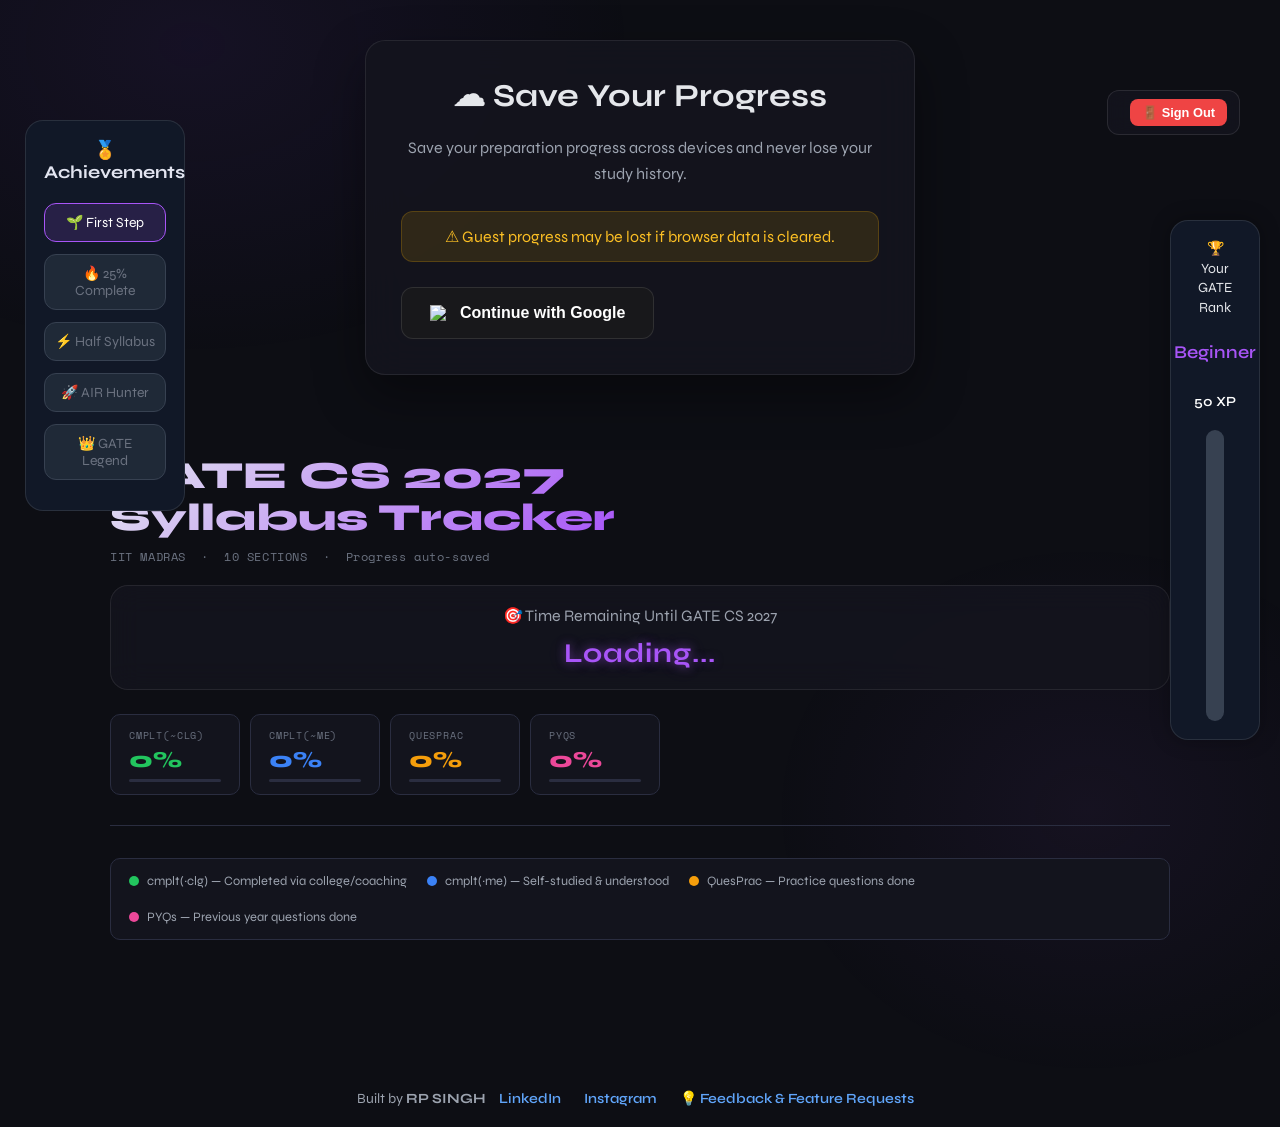
==== index.html @ 809e6269 "workin progress erased from instagram link" ====
<!DOCTYPE html>
<html lang="en">

<head>
  <meta charset="UTF-8">
  <meta name="viewport" content="width=device-width, initial-scale=1.0">
  <title>GATE CS 2027 — Syllabus Tracker</title>
  <link
    href="https://fonts.googleapis.com/css2?family=Space+Mono:wght@400;700&family=Syne:wght@400;600;700;800&display=swap"
    rel="stylesheet">
  <style>
    :root {
      --bg: #0d0e14;
      --surface: #13141d;
      --surface2: #1a1c28;
      --border: #2a2d40;
      --accent: #7c3aed;
      --accent2: #a855f7;
      --accent-glow: rgba(124, 58, 237, 0.25);
      --green: #22c55e;
      --green-dim: rgba(34, 197, 94, 0.12);
      --yellow: #f59e0b;
      --yellow-dim: rgba(245, 158, 11, 0.12);
      --blue: #3b82f6;
      --blue-dim: rgba(59, 130, 246, 0.12);
      --pink: #ec4899;
      --pink-dim: rgba(236, 72, 153, 0.12);
      --text: #e2e4f0;
      --text-dim: #6b7280;
      --text-muted: #9ca3af;
      --radius: 10px;
    }

    * {
      box-sizing: border-box;
      margin: 0;
      padding: 0;
    }

    body {
      background: var(--bg);
      color: var(--text);
      font-family: 'Syne', sans-serif;
      min-height: 100vh;
      overflow-x: hidden;
    }

    /* Ambient background */
    body::before {
      content: '';
      position: fixed;
      top: -30%;
      left: -20%;
      width: 70%;
      height: 70%;
      background: radial-gradient(ellipse, rgba(124, 58, 237, 0.08) 0%, transparent 70%);
      pointer-events: none;
      z-index: 0;
    }

    body::after {
      content: '';
      position: fixed;
      bottom: -20%;
      right: -10%;
      width: 50%;
      height: 60%;
      background: radial-gradient(ellipse, rgba(168, 85, 247, 0.06) 0%, transparent 70%);
      pointer-events: none;
      z-index: 0;
    }

    .container {
      max-width: 1100px;
      margin: 0 auto;
      padding: 0 20px 60px;
      position: relative;
      z-index: 1;
    }

    /* ── Header ── */
    header {
      padding: 40px 0 30px;
      border-bottom: 1px solid var(--border);
      margin-bottom: 32px;
    }

    .header-top {
      display: flex;
      align-items: flex-start;
      justify-content: space-between;
      flex-wrap: wrap;
      gap: 20px;
    }

    .header-left h1 {
      font-family: 'Syne', sans-serif;
      font-size: clamp(1.6rem, 4vw, 2.4rem);
      font-weight: 800;
      line-height: 1.1;
      background: linear-gradient(135deg, #e2e4f0, #a855f7);
      -webkit-background-clip: text;
      -webkit-text-fill-color: transparent;
      background-clip: text;
    }

    .header-left p {
      color: var(--text-dim);
      font-family: 'Space Mono', monospace;
      font-size: 0.75rem;
      margin-top: 8px;
      letter-spacing: 0.05em;
    }

    /* Progress overview */
    .progress-cards {
      display: flex;
      gap: 10px;
      flex-wrap: wrap;
      margin-top: 24px;
    }

    .prog-card {
      background: var(--surface);
      border: 1px solid var(--border);
      border-radius: var(--radius);
      padding: 12px 18px;
      min-width: 130px;
      transition: border-color 0.2s;
    }

    .prog-card:hover {
      border-color: var(--accent);
    }

    .prog-card .label {
      font-family: 'Space Mono', monospace;
      font-size: 0.65rem;
      color: var(--text-dim);
      text-transform: uppercase;
      letter-spacing: 0.08em;
      margin-bottom: 6px;
    }

    .prog-card .value {
      font-size: 1.4rem;
      font-weight: 800;
      line-height: 1;
    }

    .prog-card .bar {
      height: 3px;
      background: var(--border);
      border-radius: 2px;
      margin-top: 8px;
      overflow: hidden;
    }

    .prog-card .bar-fill {
      height: 100%;
      border-radius: 2px;
      transition: width 0.5s ease;
    }

    .prog-card.clg .value {
      color: var(--green);
    }

    .prog-card.clg .bar-fill {
      background: var(--green);
    }

    .prog-card.me .value {
      color: var(--blue);
    }

    .prog-card.me .bar-fill {
      background: var(--blue);
    }

    .prog-card.qp .value {
      color: var(--yellow);
    }

    .prog-card.qp .bar-fill {
      background: var(--yellow);
    }

    .prog-card.pyq .value {
      color: var(--pink);
    }

    .prog-card.pyq .bar-fill {
      background: var(--pink);
    }

    /* ── Column Legend ── */
    .legend {
      display: flex;
      gap: 20px;
      flex-wrap: wrap;
      margin-bottom: 20px;
      padding: 14px 18px;
      background: var(--surface);
      border: 1px solid var(--border);
      border-radius: var(--radius);
    }

    .legend-item {
      display: flex;
      align-items: center;
      gap: 8px;
      font-size: 0.8rem;
      color: var(--text-muted);
    }

    .legend-dot {
      width: 10px;
      height: 10px;
      border-radius: 50%;
      flex-shrink: 0;
    }

    /* ── Sections ── */
    .section-block {
      margin-bottom: 16px;
      border: 1px solid var(--border);
      border-radius: var(--radius);
      overflow: hidden;
      transition: border-color 0.2s;
    }

    .section-block:hover {
      border-color: rgba(124, 58, 237, 0.4);
    }

    .section-header {
      display: flex;
      align-items: center;
      justify-content: space-between;
      padding: 14px 18px;
      background: var(--surface2);
      cursor: pointer;
      user-select: none;
      gap: 12px;
    }

    .section-header:hover {
      background: #1e2030;
    }

    .section-title-row {
      display: flex;
      align-items: center;
      gap: 12px;
      flex: 1;
      min-width: 0;
    }

    .section-num {
      font-family: 'Space Mono', monospace;
      font-size: 0.65rem;
      color: var(--accent2);
      background: rgba(124, 58, 237, 0.15);
      padding: 3px 8px;
      border-radius: 4px;
      white-space: nowrap;
      border: 1px solid rgba(124, 58, 237, 0.3);
    }

    .section-name {
      font-size: 0.95rem;
      font-weight: 700;
      color: var(--text);
    }

    .section-meta {
      display: flex;
      align-items: center;
      gap: 12px;
      flex-shrink: 0;
    }

    .section-progress {
      font-family: 'Space Mono', monospace;
      font-size: 0.7rem;
      color: var(--text-dim);
    }

    .chevron {
      color: var(--text-dim);
      font-size: 0.8rem;
      transition: transform 0.25s;
    }

    .section-block.open .chevron {
      transform: rotate(180deg);
    }

    /* Table */
    .section-body {
      display: none;
    }

    .section-block.open .section-body {
      display: block;
    }

    .topic-table {
      width: 100%;
      border-collapse: collapse;
    }

    .table-header-row {
      background: #0f1019;
    }

    .table-header-row th {
      padding: 10px 14px;
      font-family: 'Space Mono', monospace;
      font-size: 0.65rem;
      text-transform: uppercase;
      letter-spacing: 0.08em;
      font-weight: 400;
      border-bottom: 1px solid var(--border);
    }

    .table-header-row th:first-child {
      text-align: left;
      color: var(--text-dim);
    }

    .table-header-row th.col-clg {
      color: var(--green);
    }

    .table-header-row th.col-me {
      color: var(--blue);
    }

    .table-header-row th.col-qp {
      color: var(--yellow);
    }

    .table-header-row th.col-pyq {
      color: var(--pink);
    }

    .table-header-row th:not(:first-child) {
      text-align: center;
      width: 110px;
    }

    .topic-row {
      border-bottom: 1px solid var(--border);
      transition: background 0.15s;
    }

    .topic-row:last-child {
      border-bottom: none;
    }

    .topic-row:hover {
      background: rgba(124, 58, 237, 0.04);
    }

    .topic-row.all-done {
      background: rgba(34, 197, 94, 0.04);
    }

    .topic-name-cell {
      padding: 12px 14px;
      font-size: 0.88rem;
      color: var(--text);
      display: flex;
      align-items: center;
      gap: 10px;
    }

    .topic-idx {
      font-family: 'Space Mono', monospace;
      font-size: 0.6rem;
      color: var(--text-dim);
      min-width: 20px;
    }

    td {
      vertical-align: middle;
    }

    td:not(:first-child) {
      text-align: center;
      padding: 8px;
    }

    /* Checkboxes */
    .check-btn {
      display: inline-flex;
      align-items: center;
      justify-content: center;
      width: 36px;
      height: 36px;
      border-radius: 8px;
      border: 1.5px solid var(--border);
      background: transparent;
      cursor: pointer;
      font-size: 1rem;
      transition: all 0.15s ease;
      color: var(--text-dim);
      outline: none;
      position: relative;
    }

    .check-btn:hover {
      transform: scale(1.1);
    }

    .check-btn.checked-clg {
      background: var(--green-dim);
      border-color: var(--green);
      color: var(--green);
    }

    .check-btn.checked-me {
      background: var(--blue-dim);
      border-color: var(--blue);
      color: var(--blue);
    }

    .check-btn.checked-qp {
      background: var(--yellow-dim);
      border-color: var(--yellow);
      color: var(--yellow);
    }

    .check-btn.checked-pyq {
      background: var(--pink-dim);
      border-color: var(--pink);
      color: var(--pink);
    }

    .check-btn:not([class*="checked"]):hover {
      border-color: var(--accent);
      background: var(--accent-glow);
    }

    /* Pop animation */
    @keyframes pop {
      0% {
        transform: scale(1);
      }

      40% {
        transform: scale(1.3);
      }

      100% {
        transform: scale(1);
      }
    }

    .check-btn.pop {
      animation: pop 0.2s ease;
    }

    /* Reset button */
    .reset-btn {
      font-family: 'Space Mono', monospace;
      font-size: 0.7rem;
      color: var(--text-dim);
      background: none;
      border: 1px solid var(--border);
      border-radius: 6px;
      padding: 6px 14px;
      cursor: pointer;
      transition: all 0.2s;
      letter-spacing: 0.05em;
    }

    .reset-btn:hover {
      border-color: #ef4444;
      color: #ef4444;
    }

    /* Saved toast */
    .toast {
      position: fixed;
      bottom: 28px;
      right: 28px;
      background: var(--surface2);
      border: 1px solid var(--green);
      color: var(--green);
      font-family: 'Space Mono', monospace;
      font-size: 0.72rem;
      padding: 10px 16px;
      border-radius: 8px;
      opacity: 0;
      transform: translateY(10px);
      transition: all 0.25s ease;
      pointer-events: none;
      z-index: 999;
      letter-spacing: 0.05em;
    }

    .toast.show {
      opacity: 1;
      transform: translateY(0);
    }

    /* Scrollbar */
    ::-webkit-scrollbar {
      width: 6px;
    }

    ::-webkit-scrollbar-track {
      background: var(--bg);
    }

    ::-webkit-scrollbar-thumb {
      background: var(--border);
      border-radius: 3px;
    }

    ::-webkit-scrollbar-thumb:hover {
      background: var(--accent);
    }

    @media (max-width: 640px) {
      .table-header-row th:not(:first-child) {
        width: 70px;
      }

      .check-btn {
        width: 30px;
        height: 30px;
        font-size: 0.85rem;
      }

      .section-name {
        font-size: 0.85rem;
      }

      td:not(:first-child) {
        padding: 6px 4px;
      }
    }

    .user-panel {
      position: absolute;
      top: 90px;
      right: 40px;
      /* adjust if needed */

      display: flex;
      align-items: center;
      gap: 10px;

      background: rgba(20, 20, 30, 0.85);
      padding: 8px 12px;

      border: 1px solid rgba(255, 255, 255, 0.1);
      border-radius: 12px;

      backdrop-filter: blur(10px);
    }

    #userEmail {
      color: #d1d5db;
      font-size: 0.85rem;
      font-weight: 500;
    }

    .logout-btn {
      background: #ef4444;
      color: white;

      border: none;
      border-radius: 8px;

      padding: 6px 12px;
      font-size: 0.8rem;
      font-weight: 600;

      cursor: pointer;
      transition: 0.2s;
    }

    .logout-btn:hover {
      transform: translateY(-1px);
      opacity: 0.9;
    }

    .logout-btn:hover {
      transform: translateY(-2px);
      opacity: 0.9;
    }

    .login-card {

      background: rgba(20, 20, 30, 0.92);

      border: 1px solid rgba(255, 255, 255, 0.08);

      border-radius: 20px;

      padding: 35px;

      max-width: 550px;

      margin: 40px auto;

      text-align: center;

      backdrop-filter: blur(20px);

      box-shadow:
        0 20px 50px rgba(0, 0, 0, 0.4);
    }

    .login-card h2 {
      color: #e5e7eb;
      margin-bottom: 20px;
      font-size: 2rem;
    }

    .login-card p {
      color: #9ca3af;
      line-height: 1.6;
    }

    .warning {

      background: rgba(255, 185, 0, 0.12);

      border: 1px solid rgba(255, 185, 0, 0.2);

      color: #fbbf24;

      padding: 15px;

      border-radius: 12px;

      margin: 25px 0;
    }

    .google-btn {

      background: #18181b;

      color: white;

      border: 1px solid rgba(255, 255, 255, 0.1);

      border-radius: 12px;

      padding: 16px 28px;

      font-size: 1rem;

      font-weight: 600;

      display: flex;

      align-items: center;

      justify-content: center;

      gap: 12px;

      cursor: pointer;

      transition: 0.2s;
    }

    .google-btn:hover {

      transform: translateY(-2px);

      border-color: #4285F4;

      box-shadow:
        0 8px 25px rgba(66, 133, 244, 0.3);
    }

    .creator-footer {
      margin-top: 50px;
      padding: 20px;

      text-align: center;

      color: #9ca3af;
      font-size: 14px;
    }

    .creator-footer a {
      color: #60a5fa;
      text-decoration: none;
      margin: 0 10px;
      font-weight: 600;
    }

    .creator-footer a:hover {
      text-decoration: underline;
    }

    .countdown-card {

      margin: 20px 0;

      padding: 20px;

      background: rgba(20, 20, 30, 0.85);

      border: 1px solid rgba(255, 255, 255, 0.08);

      border-radius: 18px;

      backdrop-filter: blur(15px);

      text-align: center;
    }

    .countdown-title {

      color: #9ca3af;

      font-size: 1rem;

      margin-bottom: 12px;
    }

    #countdown {

      font-size: 1.7rem;

      font-weight: 700;

      color: #a855f7;

      letter-spacing: 1px;

      text-shadow:
        0 0 10px rgba(168, 85, 247, 0.5),
        0 0 20px rgba(168, 85, 247, 0.2);
    }

    .level-card {
      background: #1f2937;
      border-radius: 16px;
      padding: 20px;
      margin: 20px 0;
      box-shadow: 0 4px 12px rgba(0, 0, 0, 0.2);
    }

    .level-title {
      font-size: 18px;
      font-weight: 600;
      margin-bottom: 10px;
    }

    .level-name {
      font-size: 24px;
      font-weight: 700;
      color: #a855f7;
      margin-bottom: 15px;
    }

    .vertical-xp-container {
      position: fixed;
      right: 20px;
      top: 220px;

      width: 90px;
      height: 520px;

      background: #111827;
      border: 1px solid rgba(255, 255, 255, 0.1);
      border-radius: 18px;

      display: flex;
      flex-direction: column;
      align-items: center;

      padding: 18px 10px;

      z-index: 999;

      box-shadow: 0 0 20px rgba(0, 0, 0, .3);
    }

    .vertical-xp-bar {
      width: 18px;
      height: 300px;

      background: #374151;
      border-radius: 30px;

      overflow: hidden;

      display: flex;
      align-items: flex-end;
    }

    .vertical-xp-fill {
      width: 100%;
      height: 0%;

      background: linear-gradient(to top,
          #22c55e,
          #a855f7);

      transition: .5s;
    }

    .xp-text {
      margin-top: 15px;
      font-size: 14px;
    }

    .rank-title {
      font-size: 14px;
      text-align: center;
      color: #e5e7eb;
      margin-bottom: 18px;
      line-height: 1.4;
    }

    .rank-icon {
      font-size: 28px;
      margin-bottom: 6px;
    }

    .level-name {
      font-size: 18px;
      color: #a855f7;
      font-weight: 600;
      text-align: center;

      margin-bottom: 15px;
    }

    .xp-text {
      font-size: 14px;
      color: white;
      margin-bottom: 20px;
      font-weight: 600;
    }

    .badges-panel {
      position: fixed;

      left: 25px;
      top: 120px;

      width: 160px;

      background: #111827;

      border: 1px solid rgba(255, 255, 255, .1);

      border-radius: 18px;

      padding: 18px;

      z-index: 999;
    }

    .badges-title {
      font-size: 18px;
      font-weight: 700;

      margin-bottom: 20px;

      text-align: center;
    }

    .badge {
      padding: 10px;
      margin-bottom: 12px;

      border-radius: 12px;

      text-align: center;

      font-size: 14px;

      transition: .3s;
    }

    .badge.unlocked {
      background: rgba(168, 85, 247, .15);

      border: 1px solid #a855f7;

      color: #ffffff;
    }

    .badge.locked {
      background: #1f2937;

      border: 1px solid #374151;

      color: #6b7280;
    }
  </style>
  <!-- Google Analytics -->
  <script async src="https://www.googletagmanager.com/gtag/js?id=G-XXXXXXXXXX">
  </script>

  <script>
    window.dataLayer = window.dataLayer || [];

    function gtag() {
      dataLayer.push(arguments);
    }

    gtag('js', new Date());

    gtag(
      'config',
      'G-PVDNXX0SJS'
    );
  </script>
  <link rel="manifest" href="manifest.json">

  <meta name="theme-color" content="#7c3aed">

  <link rel="apple-touch-icon" href="icon-192.png">

  <link rel="icon" type="image/png" href="icon-192.png">

</head>

<body>
  <div id="loginCard" class="login-card">

    <h2>☁ Save Your Progress</h2>

    <p>
      Save your preparation progress
      across devices and never lose
      your study history.
    </p>

    <div class="warning">
      ⚠ Guest progress may be lost
      if browser data is cleared.
    </div>

    <button id="googleLoginBtn" class="google-btn">

      <img src="https://www.gstatic.com/firebasejs/ui/2.0.0/images/auth/google.svg" width="18">

      Continue with Google

    </button>
  </div>
  <div id="userPanel" class="user-panel">

    <span id="userEmail"></span>

    <button id="logoutBtn" class="logout-btn" onclick="logoutUser()">

      🚪 Sign Out

    </button>

  </div>
  <div class="container">

    <header>

      <div class="header-top">
        <div class="header-left">
          <h1>GATE CS 2027<br>Syllabus Tracker</h1>
          <p>
            IIT MADRAS &nbsp;·&nbsp;
            10 SECTIONS &nbsp;·&nbsp;
            Progress auto-saved
          </p>
        </div>


      </div>

      <!-- COUNTDOWN -->
      <div class="countdown-card">

        <div class="countdown-title">
          🎯 Time Remaining Until GATE CS 2027
        </div>

        <div id="countdown">
          Loading...
        </div>

      </div>
      <!-- LEVEL SYSTEM -->
      <div class="vertical-xp-container">

        <div class="rank-title">
          🏆<br>Your<br>
          GATE Rank
        </div>

        <div class="rank-icon">

        </div>

        <div id="level-name" class="level-name">
          Beginner
        </div>

        <div id="xp-text" class="xp-text">
          50 XP
        </div>

        <div class="vertical-xp-bar">
          <div id="xp-fill" class="vertical-xp-fill"></div>
        </div>

      </div>

      <!-- PROGRESS CARDS -->
      <div class="progress-cards">

        <div class="prog-card clg">
          <div class="label">cmplt(~clg)</div>
          <div class="value" id="val-clg">0%</div>
          <div class="bar">
            <div class="bar-fill" id="bar-clg" style="width:0%"></div>
          </div>
        </div>

        <div class="prog-card me">
          <div class="label">cmplt(~me)</div>
          <div class="value" id="val-me">0%</div>
          <div class="bar">
            <div class="bar-fill" id="bar-me" style="width:0%"></div>
          </div>
        </div>

        <div class="prog-card qp">
          <div class="label">QuesPrac</div>
          <div class="value" id="val-qp">0%</div>
          <div class="bar">
            <div class="bar-fill" id="bar-qp" style="width:0%"></div>
          </div>
        </div>

        <div class="prog-card pyq">
          <div class="label">PYQs</div>
          <div class="value" id="val-pyq">0%</div>
          <div class="bar">
            <div class="bar-fill" id="bar-pyq" style="width:0%"></div>
          </div>
        </div>

      </div>

    </header>

    <div class="legend">
      <div class="legend-item">
        <div class="legend-dot" style="background:var(--green)"></div>cmplt(~clg) — Completed via college/coaching
      </div>
      <div class="legend-item">
        <div class="legend-dot" style="background:var(--blue)"></div>cmplt(~me) — Self-studied & understood
      </div>
      <div class="legend-item">
        <div class="legend-dot" style="background:var(--yellow)"></div>QuesPrac — Practice questions done
      </div>
      <div class="legend-item">
        <div class="legend-dot" style="background:var(--pink)"></div>PYQs — Previous year questions done
      </div>
    </div>

    <div id="sections-container"></div>
  </div>

  <div class="toast" id="toast">✓ Progress saved</div>
  <!-- BADGES PANEL -->
  <div class="badges-panel">

    <div class="badges-title">
      🏅 Achievements
    </div>

    <div class="badge unlocked">
      🌱 First Step
    </div>

    <div class="badge locked">
      🔥 25% Complete
    </div>

    <div class="badge locked">
      ⚡ Half Syllabus
    </div>

    <div class="badge locked">
      🚀 AIR Hunter
    </div>

    <div class="badge locked">
      👑 GATE Legend
    </div>

  </div>

  <script type="module">
    import { initializeApp } from
      "https://www.gstatic.com/firebasejs/12.2.1/firebase-app.js";

    import {
      getFirestore,
      doc,
      setDoc,
      getDoc
    } from
      "https://www.gstatic.com/firebasejs/12.2.1/firebase-firestore.js";

    import {
      getAuth,
      GoogleAuthProvider,
      signInWithPopup,
      onAuthStateChanged,
      signOut
    } from
      "https://www.gstatic.com/firebasejs/12.2.1/firebase-auth.js";

    const firebaseConfig = {
      apiKey: "AIzaSyAclJH1MsaImJClPURkvLlnhng5h-ucDIY",
      authDomain: "gate-tracker-rp.firebaseapp.com",
      projectId: "gate-tracker-rp",
      storageBucket: "gate-tracker-rp.firebasestorage.app",
      messagingSenderId: "707741952732",
      appId: "1:707741952732:web:cb12433c81ce022f446219"
    };

    const app = initializeApp(firebaseConfig);
    const db = getFirestore(app);

    const auth = getAuth(app);
    const provider = new GoogleAuthProvider();
    let currentUser = null;
    const COLS = ['clg', 'me', 'qp', 'pyq'];
    const COL_LABELS = ['cmplt(~clg)', 'cmplt(~me)', 'QuesPrac', 'PYQs'];
    const COL_CLASSES = ['checked-clg', 'checked-me', 'checked-qp', 'checked-pyq'];
    const COL_ICONS = ['✓', '✓', '✓', '✓'];

    const SECTIONS = [
      {
        id: 's1', num: 'SEC 01', name: 'Engineering Mathematics', topics: [
          'Propositional and first order logic',
          'Sets, relations, functions, partial orders and lattices',
          'Monoids, Groups',
          'Graphs: connectivity, matching, colouring',
          'Combinatorics: counting, recurrence relations, generating functions',
          'Matrices, determinants, system of linear equations',
          'Eigenvalues and eigenvectors, LU decomposition',
          'Limits, continuity and differentiability',
          'Maxima and minima, Mean value theorem, Integration',
          'Random variables & distributions (Uniform, Normal, Exponential, Poisson, Binomial)',
          'Mean, median, mode and standard deviation',
          'Conditional probability and Bayes theorem',
        ]
      },
      {
        id: 's2', num: 'SEC 02', name: 'Digital Logic', topics: [
          'Boolean algebra',
          'Combinational and sequential circuits',
          'Minimization',
          'Number representations and computer arithmetic (fixed and floating point)',
        ]
      },
      {
        id: 's3', num: 'SEC 03', name: 'Computer Organization and Architecture', topics: [
          'Machine instructions and addressing modes',
          'ALU, data-path and control unit',
          'Instruction pipelining, pipeline hazards',
          'Memory hierarchy: cache, main memory and secondary storage',
          'I/O interface: interrupt and DMA mode',
        ]
      },
      {
        id: 's4', num: 'SEC 04', name: 'Programming and Data Structures', topics: [
          'Programming in C',
          'Recursion',
          'Arrays, stacks, queues, linked lists',
          'Trees, binary search trees, binary heaps',
          'Graphs',
        ]
      },
      {
        id: 's5', num: 'SEC 05', name: 'Algorithms', topics: [
          'Searching, sorting, hashing',
          'Asymptotic worst case time and space complexity',
          'Greedy algorithm design',
          'Dynamic programming',
          'Divide-and-conquer',
          'Graph traversals',
          'Minimum spanning trees',
          'Shortest paths',
        ]
      },
      {
        id: 's6', num: 'SEC 06', name: 'Theory of Computation', topics: [
          'Regular expressions and finite automata',
          'Context-free grammars and push-down automata',
          'Regular and context-free languages, pumping lemma',
          'Turing machines and undecidability',
        ]
      },
      {
        id: 's7', num: 'SEC 07', name: 'Compiler Design', topics: [
          'Lexical analysis',
          'Parsing',
          'Syntax-directed translation',
          'Runtime environments',
          'Intermediate code generation',
          'Local optimization',
          'Data flow analyses: constant propagation',
          'Liveness analysis',
          'Common subexpression elimination',
        ]
      },
      {
        id: 's8', num: 'SEC 08', name: 'Operating System', topics: [
          'System calls, processes, threads',
          'Inter-process communication',
          'Concurrency and synchronization',
          'Deadlock',
          'CPU and I/O scheduling',
          'Memory management and virtual memory',
          'File systems',
        ]
      },
      {
        id: 's9', num: 'SEC 09', name: 'Databases', topics: [
          'ER-model',
          'Relational algebra and tuple calculus',
          'SQL',
          'Integrity constraints, normal forms',
          'File organization, indexing (B and B+ trees)',
          'Transactions and concurrency control',
        ]
      },
      {
        id: 's10', num: 'SEC 10', name: 'Computer Networks', topics: [
          'OSI and TCP/IP protocol stacks',
          'Packet, circuit and virtual circuit switching',
          'Data link layer: framing, error detection, MAC, Ethernet bridging',
          'Routing protocols: shortest path, flooding, distance vector, link state',
          'IP addressing, IPv4, CIDR notation',
          'IP support protocols: ARP, DHCP, ICMP, NAT',
          'Transport layer: flow control, congestion control, UDP, TCP, sockets',
          'Application layer protocols: DNS, SMTP, HTTP, FTP, Email',
        ]
      },
    ];

    // ── State ──
    let state = {};

    async function loadState() {

      try {

        if (!currentUser) {
          state = {};
          return;
        }

        const snap = await getDoc(
          doc(
            db,
            "users",
            currentUser.uid,
            "progress",
            "gate"
          )
        );

        if (snap.exists()) {
          state = snap.data();
        } else {
          state = {};
        }

      } catch (e) {

        console.error(e);
        state = {};

      }
    }

    async function saveState() {

      try {

        if (!currentUser) return;

        await setDoc(
          doc(
            db,
            "users",
            currentUser.uid,
            "progress",
            "gate"
          ),
          state
        );

        showToast();

      } catch (e) {

        console.error(e);

      }
    }

    function getKey(sectionId, topicIdx, col) {
      return `${sectionId}_t${topicIdx}_${col}`;
    }

    function isChecked(sectionId, topicIdx, col) {
      return !!state[getKey(sectionId, topicIdx, col)];
    }

    // ── Toast ──
    let toastTimer;
    function showToast() {
      const t = document.getElementById('toast');
      t.classList.add('show');
      clearTimeout(toastTimer);
      toastTimer = setTimeout(() => t.classList.remove('show'), 1800);
    }

    // ── Render ──
    function render() {
      const container = document.getElementById('sections-container');
      container.innerHTML = '';

      SECTIONS.forEach((sec, si) => {
        const block = document.createElement('div');
        block.className = 'section-block';
        block.id = 'block-' + sec.id;

        block.innerHTML = `
      <div class="section-header" onclick="toggleSection('${sec.id}')">
        <div class="section-title-row">
          <span class="section-num">${sec.num}</span>
          <span class="section-name">${sec.name}</span>
        </div>
        <div class="section-meta">
          <span class="section-progress" id="sprog-${sec.id}"></span>
          <span class="chevron">▾</span>
        </div>
      </div>
      <div class="section-body">
        <table class="topic-table">
          <thead>
            <tr class="table-header-row">
              <th>Topic</th>
              <th class="col-clg">cmplt(~clg)</th>
              <th class="col-me">cmplt(~me)</th>
              <th class="col-qp">QuesPrac</th>
              <th class="col-pyq">PYQs</th>
            </tr>
          </thead>
          <tbody id="tbody-${sec.id}"></tbody>
        </table>
      </div>
    `;
        container.appendChild(block);

        const tbody = document.getElementById('tbody-' + sec.id);
        sec.topics.forEach((topic, ti) => {
          const row = document.createElement('tr');
          row.className = 'topic-row';
          row.id = `row-${sec.id}-${ti}`;

          let cells = `<td><div class="topic-name-cell"><span class="topic-idx">${ti + 1}</span>${topic}</div></td>`;
          COLS.forEach((col, ci) => {
            const checked = isChecked(sec.id, ti, col);
            cells += `<td><button class="check-btn ${checked ? COL_CLASSES[ci] : ''}"
          id="btn-${sec.id}-${ti}-${col}"
          onclick="toggle('${sec.id}',${ti},'${col}',${ci},this)"
          title="${checked ? 'Mark as pending' : 'Mark as done'}"
          >${checked ? COL_ICONS[ci] : '○'}</button></td>`;
          });
          row.innerHTML = cells;
          tbody.appendChild(row);
          updateRowStyle(sec.id, ti);
        });

        updateSectionProgress(sec.id);
      });

      updateGlobalProgress();
    }

    function toggle(secId, topicIdx, col, colIdx, btn) {
      const key = getKey(secId, topicIdx, col);
      const nowChecked = !state[key];
      state[key] = nowChecked;

      btn.classList.toggle(COL_CLASSES[colIdx], nowChecked);
      btn.textContent = nowChecked ? COL_ICONS[colIdx] : '○';
      btn.title = nowChecked ? 'Mark as pending' : 'Mark as done';

      btn.classList.remove('pop');
      void btn.offsetWidth;
      btn.classList.add('pop');

      updateRowStyle(secId, topicIdx);
      updateSectionProgress(secId);
      updateGlobalProgress();
      saveState();
    }

    function updateRowStyle(secId, topicIdx) {
      const row = document.getElementById(`row-${secId}-${topicIdx}`);
      if (!row) return;
      const allDone = COLS.every(col => isChecked(secId, topicIdx, col));
      row.classList.toggle('all-done', allDone);
    }

    function updateSectionProgress(secId) {
      const sec = SECTIONS.find(s => s.id === secId);
      const total = sec.topics.length * COLS.length;
      let done = 0;
      sec.topics.forEach((_, ti) => {
        COLS.forEach(col => { if (isChecked(secId, ti, col)) done++; });
      });
      const pct = Math.round((done / total) * 100);
      const el = document.getElementById('sprog-' + secId);
      if (el) el.textContent = `${done}/${total} · ${pct}%`;
    }

    function updateGlobalProgress() {
      const totalTopics = SECTIONS.reduce((s, sec) => s + sec.topics.length, 0);

      COLS.forEach((col, ci) => {
        let done = 0;
        SECTIONS.forEach(sec => {
          sec.topics.forEach((_, ti) => { if (isChecked(sec.id, ti, col)) done++; });
        });
        const pct = Math.round((done / totalTopics) * 100);
        document.getElementById('val-' + col).textContent = pct + '%';
        document.getElementById('bar-' + col).style.width = pct + '%';
      });
      // Calculate overall completion
      let totalDone = 0;

      SECTIONS.forEach(sec => {
        sec.topics.forEach((_, ti) => {
          COLS.forEach(col => {
            if (isChecked(sec.id, ti, col))
              totalDone++;
          });
        });
      });

      const overallPercent = Math.round(
        (totalDone / (totalTopics * COLS.length)) * 100
      );

      updateLevel(overallPercent);
    }

    function updateLevel(percent) {

      let level = "";
      let xp = percent * 10;

      if (percent < 10)
        level = "🌱 Beginner";

      else if (percent < 25)
        level = "📘 Learner";

      else if (percent < 40)
        level = "🎯 GATE Aspirant";

      else if (percent < 60)
        level = "⚡ Problem Solver";

      else if (percent < 80)
        level = "🔥 GATE Warrior";

      else if (percent < 100)
        level = "🚀 AIR Hunter";

      else
        level = "👑 GATE Legend";

      document.getElementById(
        "level-name"
      ).innerText = level;

      document.getElementById(
        "xp-text"
      ).innerText = xp + " XP";

      document.getElementById(
        "xp-fill"
      ).style.height = percent + "%";

      const badges =
        document.querySelectorAll(".badge");

      if (percent >= 1)
        badges[0].className = "badge unlocked";

      if (percent >= 25)
        badges[1].className = "badge unlocked";

      if (percent >= 50)
        badges[2].className = "badge unlocked";

      if (percent >= 80)
        badges[3].className = "badge unlocked";

      if (percent == 100)
        badges[4].className = "badge unlocked";
    }

    function toggleSection(secId) {
      const block = document.getElementById('block-' + secId);
      block.classList.toggle('open');
    }

    async function resetAll() {

      if (
        !confirm(
          "Reset all progress? This cannot be undone."
        )
      ) return;

      state = {};

      try {

        if (currentUser) {

          await setDoc(
            doc(
              db,
              "users",
              currentUser.uid,
              "progress",
              "gate"
            ),
            {}
          );

        }

        render();

        alert(
          "All progress has been reset."
        );

      }
      catch (e) {

        console.error(e);

        alert(
          "Failed to reset progress."
        );

      }
    }
    // Make functions visible to HTML onclick handlers
    window.toggle = toggle;
    window.toggleSection = toggleSection;
    window.resetAll = resetAll;
    // ── Init ──

    onAuthStateChanged(auth, async (user) => {

      currentUser = user;

      if (user) {

        await loadState();

        render();

        document.getElementById(
          "loginCard"
        ).style.display = "none";

        document.getElementById(
          "userPanel"
        ).style.display = "block";

        document.getElementById(
          "userEmail"
        ).textContent =
          user.email;

      } else {

        state = {};

        render();

        document.getElementById(
          "loginCard"
        ).style.display = "block";

        document.getElementById(
          "userPanel"
        ).style.display = "none";

      }
    });

    async function loginWithGoogle() {

      try {

        const result = await signInWithPopup(
          auth,
          provider
        );

        currentUser = result.user;

        await loadState();

        render();

        document.getElementById(
          "loginCard"
        ).style.display = "none";

        alert(
          "Logged in as: " +
          currentUser.email
        );

      }
      catch (err) {

        console.error(err);
        alert(err.message);

      }
    }

    document
      .getElementById("googleLoginBtn")
      .addEventListener(
        "click",
        loginWithGoogle
      );
    async function logoutUser() {



      try {

        await signOut(auth);

        alert("Logged out");

      }
      catch (err) {

        console.error(err);
        alert(err.message);

      }
    }

    window.logoutUser = logoutUser;

    function updateCountdown() {

      // Change this if official date changes
      const gateDate =
        new Date(
          "2027-02-06T09:30:00"
        );

      const now =
        new Date();

      const diff =
        gateDate - now;

      const days =
        Math.floor(
          diff /
          (1000 * 60 * 60 * 24)
        );

      const hours =
        Math.floor(
          (diff %
            (1000 * 60 * 60 * 24)) /
          (1000 * 60 * 60)
        );

      const minutes =
        Math.floor(
          (diff %
            (1000 * 60 * 60)) /
          (1000 * 60)
        );

      const seconds =
        Math.floor(
          (diff %
            (1000 * 60)) /
          1000
        );

      document
        .getElementById(
          "countdown"
        ).textContent =
        `${days} Days • ${hours} Hrs • ${minutes} Min • ${seconds} Sec`;
    }

    updateCountdown();

    setInterval(
      updateCountdown,
      1000
    );
  </script>
  <footer class="creator-footer">

    Built by <strong>RP SINGH</strong>

    <a href="https://www.linkedin.com/in/rudra-pratap-singh-8561aa419" target="_blank">
      LinkedIn
    </a>

    <a href="#" target="_blank">
      Instagram
    </a>

    <a href="https://github.com/rpsingh1901/Gate_Tracker_RP/issues" target="_blank">
      💡 Feedback & Feature Requests
    </a>

  </footer>
</body>

</html>
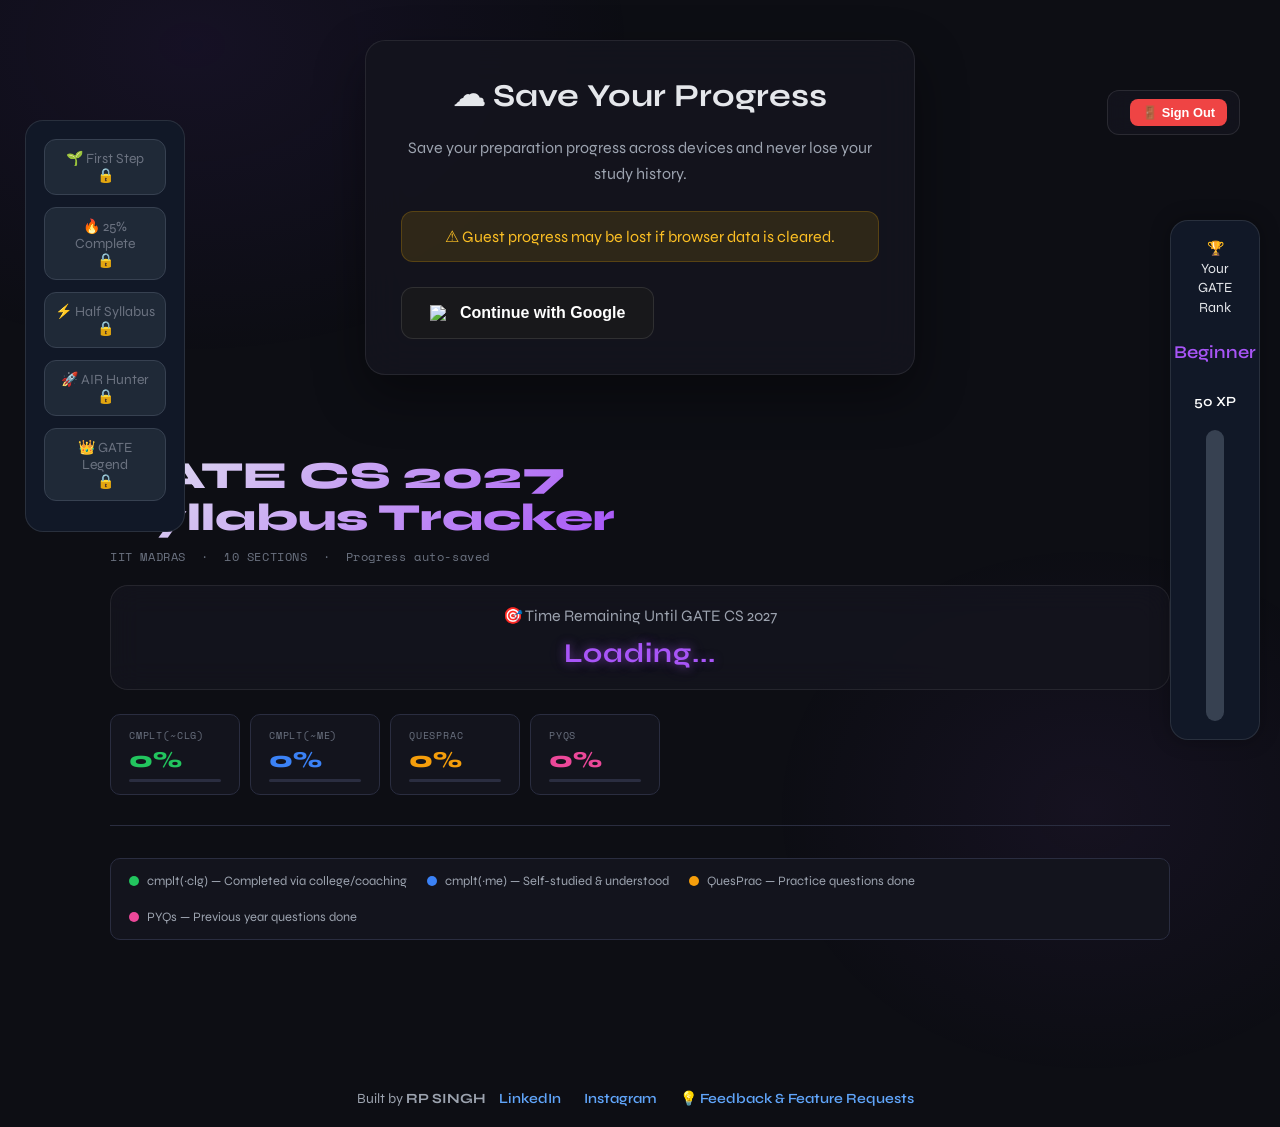
==== commit eadbd9d5: "badge change" ====
--- a/index.html
+++ b/index.html
@@ -1082,28 +1082,24 @@
   <!-- BADGES PANEL -->
   <div class="badges-panel">
 
-    <div class="badges-title">
-      🏅 Achievements
+    <div class="badge locked" id="badge1">
+      🌱 First Step<br>🔒
     </div>
 
-    <div class="badge unlocked">
-      🌱 First Step
+    <div class="badge locked" id="badge2">
+      🔥 25% Complete<br>🔒
     </div>
 
-    <div class="badge locked">
-      🔥 25% Complete
+    <div class="badge locked" id="badge3">
+      ⚡ Half Syllabus<br>🔒
     </div>
 
-    <div class="badge locked">
-      ⚡ Half Syllabus
+    <div class="badge locked" id="badge4">
+      🚀 AIR Hunter<br>🔒
     </div>
 
-    <div class="badge locked">
-      🚀 AIR Hunter
-    </div>
-
-    <div class="badge locked">
-      👑 GATE Legend
+    <div class="badge locked" id="badge5">
+      👑 GATE Legend<br>🔒
     </div>
 
   </div>
@@ -1510,23 +1506,40 @@
         "xp-fill"
       ).style.height = percent + "%";
 
-      const badges =
-        document.querySelectorAll(".badge");
-
+
+      // BADGES SECTION
       if (percent >= 1)
-        badges[0].className = "badge unlocked";
+        unlockBadge("badge1", "First Step");
 
       if (percent >= 25)
-        badges[1].className = "badge unlocked";
+        unlockBadge("badge2", "25% Complete");
 
       if (percent >= 50)
-        badges[2].className = "badge unlocked";
+        unlockBadge("badge3", "Half Syllabus");
 
       if (percent >= 80)
-        badges[3].className = "badge unlocked";
-
-      if (percent == 100)
-        badges[4].className = "badge unlocked";
+        unlockBadge("badge4", "AIR Hunter");
+
+      if (percent >= 100)
+        unlockBadge("badge5", "GATE Legend");
+    }
+
+    function unlockBadge(id, text) {
+
+      const badge =
+        document.getElementById(id);
+
+      if (
+        badge.classList.contains("locked")
+      ) {
+
+        badge.classList.remove("locked");
+
+        badge.classList.add("unlocked");
+
+        badge.innerHTML =
+          "✅ " + text;
+      }
     }
 
     function toggleSection(secId) {
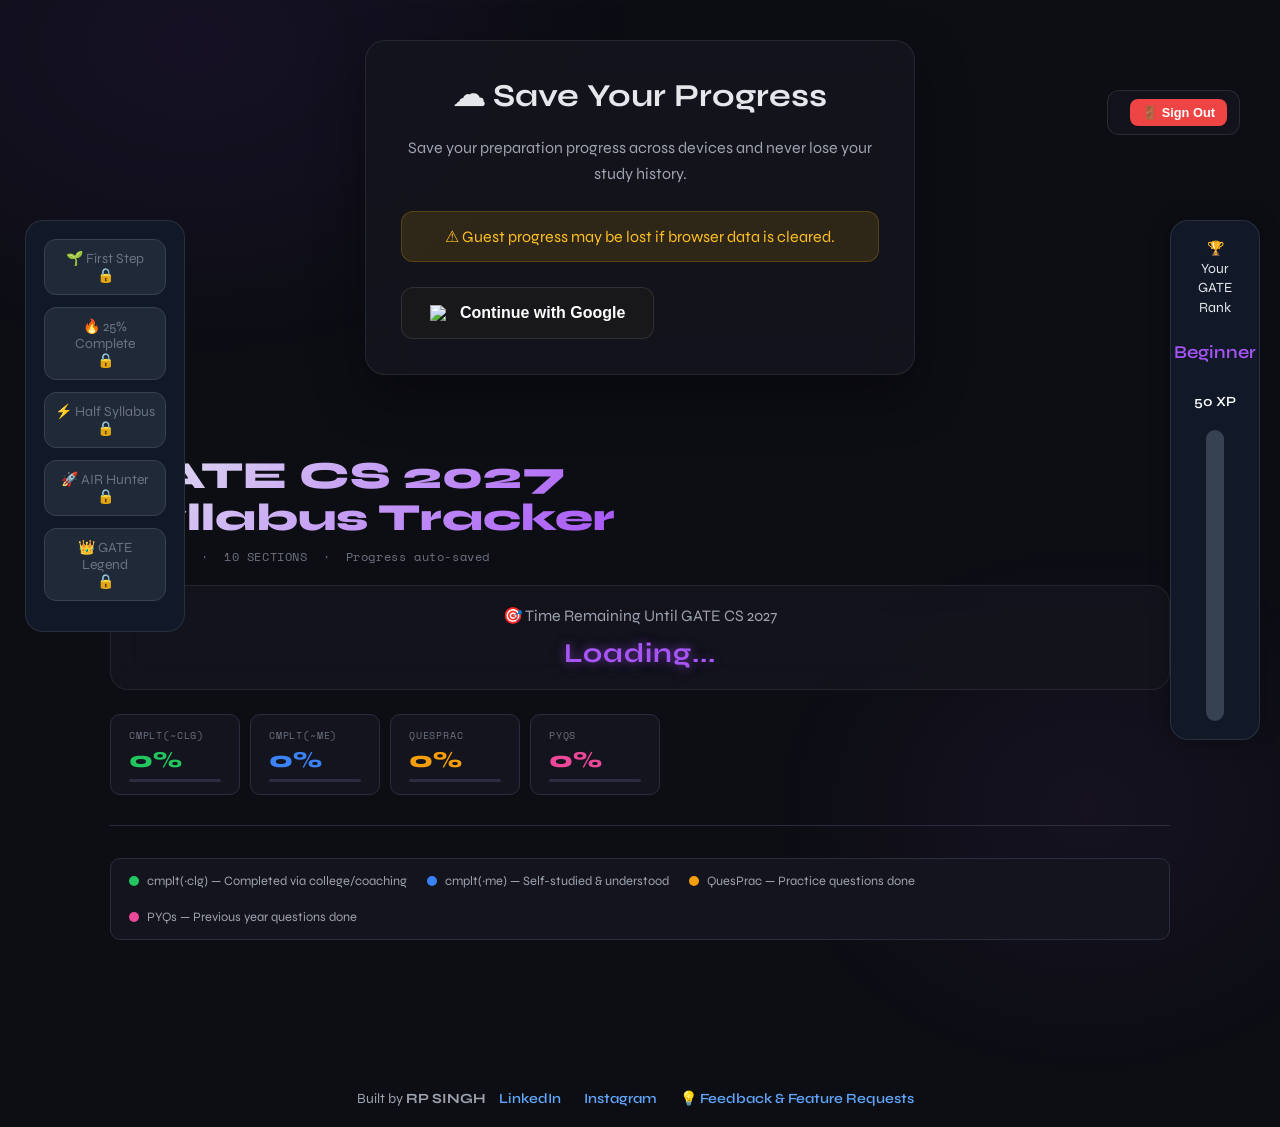
==== commit 2b358818: "badge block moved" ====
--- a/index.html
+++ b/index.html
@@ -850,7 +850,7 @@
       position: fixed;
 
       left: 25px;
-      top: 120px;
+      top: 220px;
 
       width: 160px;
 
@@ -1538,7 +1538,10 @@
         badge.classList.add("unlocked");
 
         badge.innerHTML =
-          "✅ " + text;
+          badge.innerHTML.replace(
+            "🔒",
+            "✅"
+          );
       }
     }
 
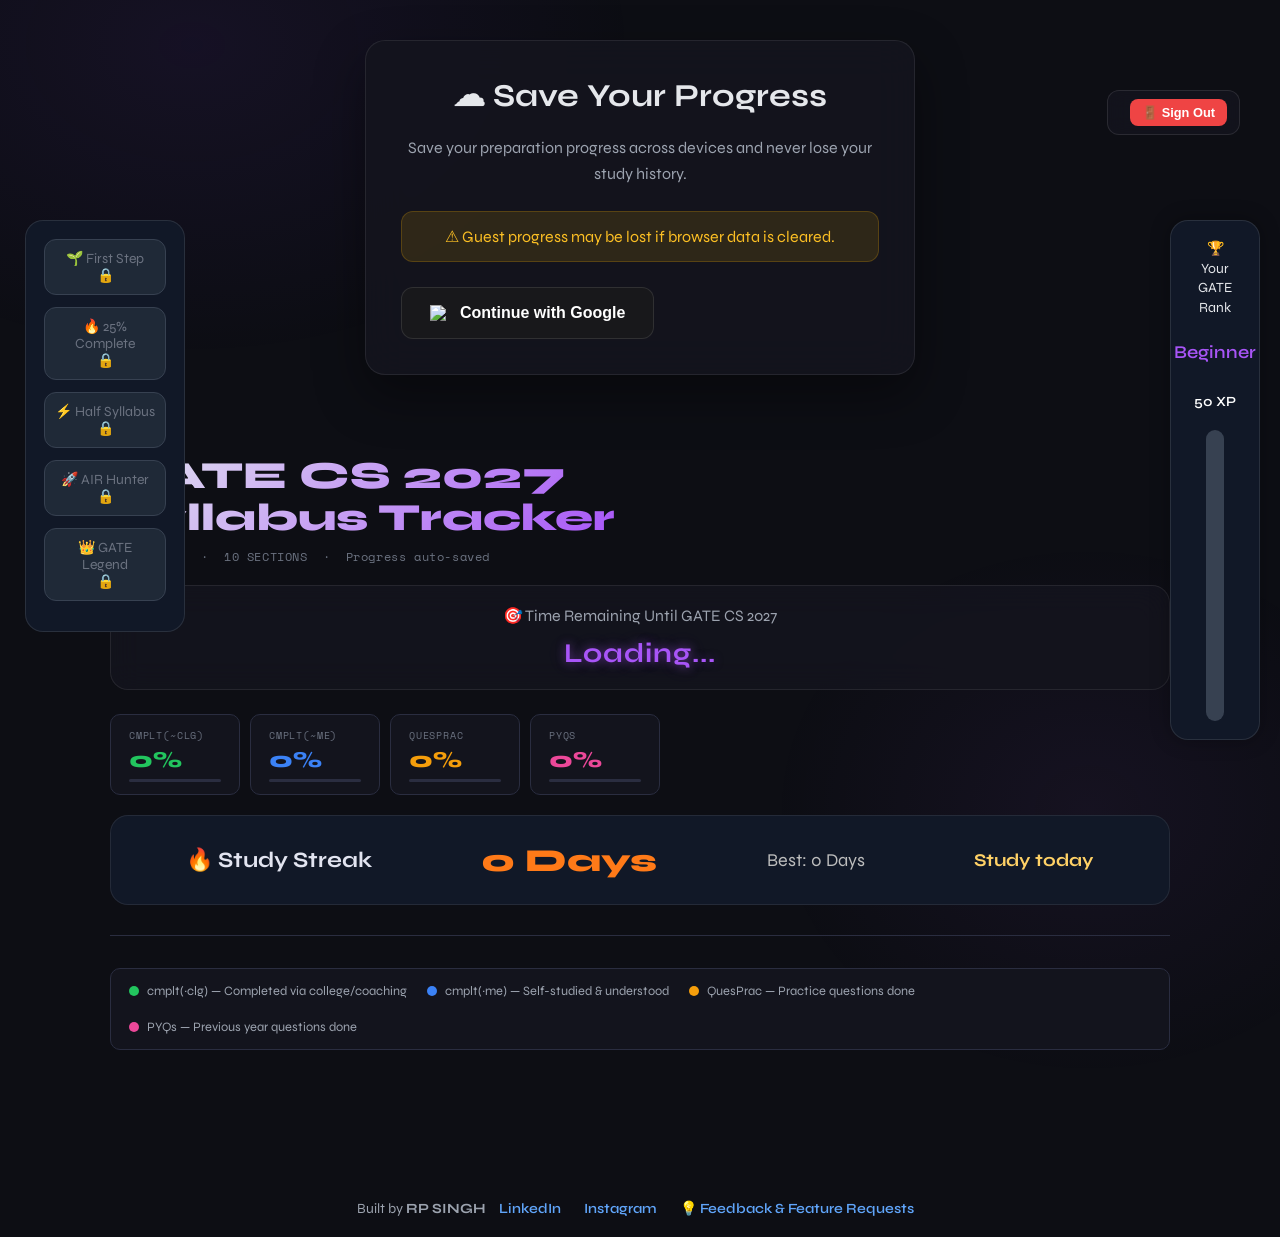
==== commit 1e477d38: "streak added" ====
--- a/index.html
+++ b/index.html
@@ -8,901 +8,8 @@
   <link
     href="https://fonts.googleapis.com/css2?family=Space+Mono:wght@400;700&family=Syne:wght@400;600;700;800&display=swap"
     rel="stylesheet">
-  <style>
-    :root {
-      --bg: #0d0e14;
-      --surface: #13141d;
-      --surface2: #1a1c28;
-      --border: #2a2d40;
-      --accent: #7c3aed;
-      --accent2: #a855f7;
-      --accent-glow: rgba(124, 58, 237, 0.25);
-      --green: #22c55e;
-      --green-dim: rgba(34, 197, 94, 0.12);
-      --yellow: #f59e0b;
-      --yellow-dim: rgba(245, 158, 11, 0.12);
-      --blue: #3b82f6;
-      --blue-dim: rgba(59, 130, 246, 0.12);
-      --pink: #ec4899;
-      --pink-dim: rgba(236, 72, 153, 0.12);
-      --text: #e2e4f0;
-      --text-dim: #6b7280;
-      --text-muted: #9ca3af;
-      --radius: 10px;
-    }
-
-    * {
-      box-sizing: border-box;
-      margin: 0;
-      padding: 0;
-    }
-
-    body {
-      background: var(--bg);
-      color: var(--text);
-      font-family: 'Syne', sans-serif;
-      min-height: 100vh;
-      overflow-x: hidden;
-    }
-
-    /* Ambient background */
-    body::before {
-      content: '';
-      position: fixed;
-      top: -30%;
-      left: -20%;
-      width: 70%;
-      height: 70%;
-      background: radial-gradient(ellipse, rgba(124, 58, 237, 0.08) 0%, transparent 70%);
-      pointer-events: none;
-      z-index: 0;
-    }
-
-    body::after {
-      content: '';
-      position: fixed;
-      bottom: -20%;
-      right: -10%;
-      width: 50%;
-      height: 60%;
-      background: radial-gradient(ellipse, rgba(168, 85, 247, 0.06) 0%, transparent 70%);
-      pointer-events: none;
-      z-index: 0;
-    }
-
-    .container {
-      max-width: 1100px;
-      margin: 0 auto;
-      padding: 0 20px 60px;
-      position: relative;
-      z-index: 1;
-    }
-
-    /* ── Header ── */
-    header {
-      padding: 40px 0 30px;
-      border-bottom: 1px solid var(--border);
-      margin-bottom: 32px;
-    }
-
-    .header-top {
-      display: flex;
-      align-items: flex-start;
-      justify-content: space-between;
-      flex-wrap: wrap;
-      gap: 20px;
-    }
-
-    .header-left h1 {
-      font-family: 'Syne', sans-serif;
-      font-size: clamp(1.6rem, 4vw, 2.4rem);
-      font-weight: 800;
-      line-height: 1.1;
-      background: linear-gradient(135deg, #e2e4f0, #a855f7);
-      -webkit-background-clip: text;
-      -webkit-text-fill-color: transparent;
-      background-clip: text;
-    }
-
-    .header-left p {
-      color: var(--text-dim);
-      font-family: 'Space Mono', monospace;
-      font-size: 0.75rem;
-      margin-top: 8px;
-      letter-spacing: 0.05em;
-    }
-
-    /* Progress overview */
-    .progress-cards {
-      display: flex;
-      gap: 10px;
-      flex-wrap: wrap;
-      margin-top: 24px;
-    }
-
-    .prog-card {
-      background: var(--surface);
-      border: 1px solid var(--border);
-      border-radius: var(--radius);
-      padding: 12px 18px;
-      min-width: 130px;
-      transition: border-color 0.2s;
-    }
-
-    .prog-card:hover {
-      border-color: var(--accent);
-    }
-
-    .prog-card .label {
-      font-family: 'Space Mono', monospace;
-      font-size: 0.65rem;
-      color: var(--text-dim);
-      text-transform: uppercase;
-      letter-spacing: 0.08em;
-      margin-bottom: 6px;
-    }
-
-    .prog-card .value {
-      font-size: 1.4rem;
-      font-weight: 800;
-      line-height: 1;
-    }
-
-    .prog-card .bar {
-      height: 3px;
-      background: var(--border);
-      border-radius: 2px;
-      margin-top: 8px;
-      overflow: hidden;
-    }
-
-    .prog-card .bar-fill {
-      height: 100%;
-      border-radius: 2px;
-      transition: width 0.5s ease;
-    }
-
-    .prog-card.clg .value {
-      color: var(--green);
-    }
-
-    .prog-card.clg .bar-fill {
-      background: var(--green);
-    }
-
-    .prog-card.me .value {
-      color: var(--blue);
-    }
-
-    .prog-card.me .bar-fill {
-      background: var(--blue);
-    }
-
-    .prog-card.qp .value {
-      color: var(--yellow);
-    }
-
-    .prog-card.qp .bar-fill {
-      background: var(--yellow);
-    }
-
-    .prog-card.pyq .value {
-      color: var(--pink);
-    }
-
-    .prog-card.pyq .bar-fill {
-      background: var(--pink);
-    }
-
-    /* ── Column Legend ── */
-    .legend {
-      display: flex;
-      gap: 20px;
-      flex-wrap: wrap;
-      margin-bottom: 20px;
-      padding: 14px 18px;
-      background: var(--surface);
-      border: 1px solid var(--border);
-      border-radius: var(--radius);
-    }
-
-    .legend-item {
-      display: flex;
-      align-items: center;
-      gap: 8px;
-      font-size: 0.8rem;
-      color: var(--text-muted);
-    }
-
-    .legend-dot {
-      width: 10px;
-      height: 10px;
-      border-radius: 50%;
-      flex-shrink: 0;
-    }
-
-    /* ── Sections ── */
-    .section-block {
-      margin-bottom: 16px;
-      border: 1px solid var(--border);
-      border-radius: var(--radius);
-      overflow: hidden;
-      transition: border-color 0.2s;
-    }
-
-    .section-block:hover {
-      border-color: rgba(124, 58, 237, 0.4);
-    }
-
-    .section-header {
-      display: flex;
-      align-items: center;
-      justify-content: space-between;
-      padding: 14px 18px;
-      background: var(--surface2);
-      cursor: pointer;
-      user-select: none;
-      gap: 12px;
-    }
-
-    .section-header:hover {
-      background: #1e2030;
-    }
-
-    .section-title-row {
-      display: flex;
-      align-items: center;
-      gap: 12px;
-      flex: 1;
-      min-width: 0;
-    }
-
-    .section-num {
-      font-family: 'Space Mono', monospace;
-      font-size: 0.65rem;
-      color: var(--accent2);
-      background: rgba(124, 58, 237, 0.15);
-      padding: 3px 8px;
-      border-radius: 4px;
-      white-space: nowrap;
-      border: 1px solid rgba(124, 58, 237, 0.3);
-    }
-
-    .section-name {
-      font-size: 0.95rem;
-      font-weight: 700;
-      color: var(--text);
-    }
-
-    .section-meta {
-      display: flex;
-      align-items: center;
-      gap: 12px;
-      flex-shrink: 0;
-    }
-
-    .section-progress {
-      font-family: 'Space Mono', monospace;
-      font-size: 0.7rem;
-      color: var(--text-dim);
-    }
-
-    .chevron {
-      color: var(--text-dim);
-      font-size: 0.8rem;
-      transition: transform 0.25s;
-    }
-
-    .section-block.open .chevron {
-      transform: rotate(180deg);
-    }
-
-    /* Table */
-    .section-body {
-      display: none;
-    }
-
-    .section-block.open .section-body {
-      display: block;
-    }
-
-    .topic-table {
-      width: 100%;
-      border-collapse: collapse;
-    }
-
-    .table-header-row {
-      background: #0f1019;
-    }
-
-    .table-header-row th {
-      padding: 10px 14px;
-      font-family: 'Space Mono', monospace;
-      font-size: 0.65rem;
-      text-transform: uppercase;
-      letter-spacing: 0.08em;
-      font-weight: 400;
-      border-bottom: 1px solid var(--border);
-    }
-
-    .table-header-row th:first-child {
-      text-align: left;
-      color: var(--text-dim);
-    }
-
-    .table-header-row th.col-clg {
-      color: var(--green);
-    }
-
-    .table-header-row th.col-me {
-      color: var(--blue);
-    }
-
-    .table-header-row th.col-qp {
-      color: var(--yellow);
-    }
-
-    .table-header-row th.col-pyq {
-      color: var(--pink);
-    }
-
-    .table-header-row th:not(:first-child) {
-      text-align: center;
-      width: 110px;
-    }
-
-    .topic-row {
-      border-bottom: 1px solid var(--border);
-      transition: background 0.15s;
-    }
-
-    .topic-row:last-child {
-      border-bottom: none;
-    }
-
-    .topic-row:hover {
-      background: rgba(124, 58, 237, 0.04);
-    }
-
-    .topic-row.all-done {
-      background: rgba(34, 197, 94, 0.04);
-    }
-
-    .topic-name-cell {
-      padding: 12px 14px;
-      font-size: 0.88rem;
-      color: var(--text);
-      display: flex;
-      align-items: center;
-      gap: 10px;
-    }
-
-    .topic-idx {
-      font-family: 'Space Mono', monospace;
-      font-size: 0.6rem;
-      color: var(--text-dim);
-      min-width: 20px;
-    }
-
-    td {
-      vertical-align: middle;
-    }
-
-    td:not(:first-child) {
-      text-align: center;
-      padding: 8px;
-    }
-
-    /* Checkboxes */
-    .check-btn {
-      display: inline-flex;
-      align-items: center;
-      justify-content: center;
-      width: 36px;
-      height: 36px;
-      border-radius: 8px;
-      border: 1.5px solid var(--border);
-      background: transparent;
-      cursor: pointer;
-      font-size: 1rem;
-      transition: all 0.15s ease;
-      color: var(--text-dim);
-      outline: none;
-      position: relative;
-    }
-
-    .check-btn:hover {
-      transform: scale(1.1);
-    }
-
-    .check-btn.checked-clg {
-      background: var(--green-dim);
-      border-color: var(--green);
-      color: var(--green);
-    }
-
-    .check-btn.checked-me {
-      background: var(--blue-dim);
-      border-color: var(--blue);
-      color: var(--blue);
-    }
-
-    .check-btn.checked-qp {
-      background: var(--yellow-dim);
-      border-color: var(--yellow);
-      color: var(--yellow);
-    }
-
-    .check-btn.checked-pyq {
-      background: var(--pink-dim);
-      border-color: var(--pink);
-      color: var(--pink);
-    }
-
-    .check-btn:not([class*="checked"]):hover {
-      border-color: var(--accent);
-      background: var(--accent-glow);
-    }
-
-    /* Pop animation */
-    @keyframes pop {
-      0% {
-        transform: scale(1);
-      }
-
-      40% {
-        transform: scale(1.3);
-      }
-
-      100% {
-        transform: scale(1);
-      }
-    }
-
-    .check-btn.pop {
-      animation: pop 0.2s ease;
-    }
-
-    /* Reset button */
-    .reset-btn {
-      font-family: 'Space Mono', monospace;
-      font-size: 0.7rem;
-      color: var(--text-dim);
-      background: none;
-      border: 1px solid var(--border);
-      border-radius: 6px;
-      padding: 6px 14px;
-      cursor: pointer;
-      transition: all 0.2s;
-      letter-spacing: 0.05em;
-    }
-
-    .reset-btn:hover {
-      border-color: #ef4444;
-      color: #ef4444;
-    }
-
-    /* Saved toast */
-    .toast {
-      position: fixed;
-      bottom: 28px;
-      right: 28px;
-      background: var(--surface2);
-      border: 1px solid var(--green);
-      color: var(--green);
-      font-family: 'Space Mono', monospace;
-      font-size: 0.72rem;
-      padding: 10px 16px;
-      border-radius: 8px;
-      opacity: 0;
-      transform: translateY(10px);
-      transition: all 0.25s ease;
-      pointer-events: none;
-      z-index: 999;
-      letter-spacing: 0.05em;
-    }
-
-    .toast.show {
-      opacity: 1;
-      transform: translateY(0);
-    }
-
-    /* Scrollbar */
-    ::-webkit-scrollbar {
-      width: 6px;
-    }
-
-    ::-webkit-scrollbar-track {
-      background: var(--bg);
-    }
-
-    ::-webkit-scrollbar-thumb {
-      background: var(--border);
-      border-radius: 3px;
-    }
-
-    ::-webkit-scrollbar-thumb:hover {
-      background: var(--accent);
-    }
-
-    @media (max-width: 640px) {
-      .table-header-row th:not(:first-child) {
-        width: 70px;
-      }
-
-      .check-btn {
-        width: 30px;
-        height: 30px;
-        font-size: 0.85rem;
-      }
-
-      .section-name {
-        font-size: 0.85rem;
-      }
-
-      td:not(:first-child) {
-        padding: 6px 4px;
-      }
-    }
-
-    .user-panel {
-      position: absolute;
-      top: 90px;
-      right: 40px;
-      /* adjust if needed */
-
-      display: flex;
-      align-items: center;
-      gap: 10px;
-
-      background: rgba(20, 20, 30, 0.85);
-      padding: 8px 12px;
-
-      border: 1px solid rgba(255, 255, 255, 0.1);
-      border-radius: 12px;
-
-      backdrop-filter: blur(10px);
-    }
-
-    #userEmail {
-      color: #d1d5db;
-      font-size: 0.85rem;
-      font-weight: 500;
-    }
-
-    .logout-btn {
-      background: #ef4444;
-      color: white;
-
-      border: none;
-      border-radius: 8px;
-
-      padding: 6px 12px;
-      font-size: 0.8rem;
-      font-weight: 600;
-
-      cursor: pointer;
-      transition: 0.2s;
-    }
-
-    .logout-btn:hover {
-      transform: translateY(-1px);
-      opacity: 0.9;
-    }
-
-    .logout-btn:hover {
-      transform: translateY(-2px);
-      opacity: 0.9;
-    }
-
-    .login-card {
-
-      background: rgba(20, 20, 30, 0.92);
-
-      border: 1px solid rgba(255, 255, 255, 0.08);
-
-      border-radius: 20px;
-
-      padding: 35px;
-
-      max-width: 550px;
-
-      margin: 40px auto;
-
-      text-align: center;
-
-      backdrop-filter: blur(20px);
-
-      box-shadow:
-        0 20px 50px rgba(0, 0, 0, 0.4);
-    }
-
-    .login-card h2 {
-      color: #e5e7eb;
-      margin-bottom: 20px;
-      font-size: 2rem;
-    }
-
-    .login-card p {
-      color: #9ca3af;
-      line-height: 1.6;
-    }
-
-    .warning {
-
-      background: rgba(255, 185, 0, 0.12);
-
-      border: 1px solid rgba(255, 185, 0, 0.2);
-
-      color: #fbbf24;
-
-      padding: 15px;
-
-      border-radius: 12px;
-
-      margin: 25px 0;
-    }
-
-    .google-btn {
-
-      background: #18181b;
-
-      color: white;
-
-      border: 1px solid rgba(255, 255, 255, 0.1);
-
-      border-radius: 12px;
-
-      padding: 16px 28px;
-
-      font-size: 1rem;
-
-      font-weight: 600;
-
-      display: flex;
-
-      align-items: center;
-
-      justify-content: center;
-
-      gap: 12px;
-
-      cursor: pointer;
-
-      transition: 0.2s;
-    }
-
-    .google-btn:hover {
-
-      transform: translateY(-2px);
-
-      border-color: #4285F4;
-
-      box-shadow:
-        0 8px 25px rgba(66, 133, 244, 0.3);
-    }
-
-    .creator-footer {
-      margin-top: 50px;
-      padding: 20px;
-
-      text-align: center;
-
-      color: #9ca3af;
-      font-size: 14px;
-    }
-
-    .creator-footer a {
-      color: #60a5fa;
-      text-decoration: none;
-      margin: 0 10px;
-      font-weight: 600;
-    }
-
-    .creator-footer a:hover {
-      text-decoration: underline;
-    }
-
-    .countdown-card {
-
-      margin: 20px 0;
-
-      padding: 20px;
-
-      background: rgba(20, 20, 30, 0.85);
-
-      border: 1px solid rgba(255, 255, 255, 0.08);
-
-      border-radius: 18px;
-
-      backdrop-filter: blur(15px);
-
-      text-align: center;
-    }
-
-    .countdown-title {
-
-      color: #9ca3af;
-
-      font-size: 1rem;
-
-      margin-bottom: 12px;
-    }
-
-    #countdown {
-
-      font-size: 1.7rem;
-
-      font-weight: 700;
-
-      color: #a855f7;
-
-      letter-spacing: 1px;
-
-      text-shadow:
-        0 0 10px rgba(168, 85, 247, 0.5),
-        0 0 20px rgba(168, 85, 247, 0.2);
-    }
-
-    .level-card {
-      background: #1f2937;
-      border-radius: 16px;
-      padding: 20px;
-      margin: 20px 0;
-      box-shadow: 0 4px 12px rgba(0, 0, 0, 0.2);
-    }
-
-    .level-title {
-      font-size: 18px;
-      font-weight: 600;
-      margin-bottom: 10px;
-    }
-
-    .level-name {
-      font-size: 24px;
-      font-weight: 700;
-      color: #a855f7;
-      margin-bottom: 15px;
-    }
-
-    .vertical-xp-container {
-      position: fixed;
-      right: 20px;
-      top: 220px;
-
-      width: 90px;
-      height: 520px;
-
-      background: #111827;
-      border: 1px solid rgba(255, 255, 255, 0.1);
-      border-radius: 18px;
-
-      display: flex;
-      flex-direction: column;
-      align-items: center;
-
-      padding: 18px 10px;
-
-      z-index: 999;
-
-      box-shadow: 0 0 20px rgba(0, 0, 0, .3);
-    }
-
-    .vertical-xp-bar {
-      width: 18px;
-      height: 300px;
-
-      background: #374151;
-      border-radius: 30px;
-
-      overflow: hidden;
-
-      display: flex;
-      align-items: flex-end;
-    }
-
-    .vertical-xp-fill {
-      width: 100%;
-      height: 0%;
-
-      background: linear-gradient(to top,
-          #22c55e,
-          #a855f7);
-
-      transition: .5s;
-    }
-
-    .xp-text {
-      margin-top: 15px;
-      font-size: 14px;
-    }
-
-    .rank-title {
-      font-size: 14px;
-      text-align: center;
-      color: #e5e7eb;
-      margin-bottom: 18px;
-      line-height: 1.4;
-    }
-
-    .rank-icon {
-      font-size: 28px;
-      margin-bottom: 6px;
-    }
-
-    .level-name {
-      font-size: 18px;
-      color: #a855f7;
-      font-weight: 600;
-      text-align: center;
-
-      margin-bottom: 15px;
-    }
-
-    .xp-text {
-      font-size: 14px;
-      color: white;
-      margin-bottom: 20px;
-      font-weight: 600;
-    }
-
-    .badges-panel {
-      position: fixed;
-
-      left: 25px;
-      top: 220px;
-
-      width: 160px;
-
-      background: #111827;
-
-      border: 1px solid rgba(255, 255, 255, .1);
-
-      border-radius: 18px;
-
-      padding: 18px;
-
-      z-index: 999;
-    }
-
-    .badges-title {
-      font-size: 18px;
-      font-weight: 700;
-
-      margin-bottom: 20px;
-
-      text-align: center;
-    }
-
-    .badge {
-      padding: 10px;
-      margin-bottom: 12px;
-
-      border-radius: 12px;
-
-      text-align: center;
-
-      font-size: 14px;
-
-      transition: .3s;
-    }
-
-    .badge.unlocked {
-      background: rgba(168, 85, 247, .15);
-
-      border: 1px solid #a855f7;
-
-      color: #ffffff;
-    }
-
-    .badge.locked {
-      background: #1f2937;
-
-      border: 1px solid #374151;
-
-      color: #6b7280;
-    }
-  </style>
+
+  <link rel="stylesheet" href="style.css">
   <!-- Google Analytics -->
   <script async src="https://www.googletagmanager.com/gtag/js?id=G-XXXXXXXXXX">
   </script>
@@ -1056,11 +163,38 @@
           </div>
         </div>
 
-      </div>
-
-    </header>
-
-    <div class="legend">
+ </div>
+
+<!-- STREAK CARD -->
+<div class="streak-card">
+
+    <div class="streak-title">
+        🔥 Study Streak
+    </div>
+
+    <div id="current-streak"
+         class="streak-value">
+        0 Days
+    </div>
+
+    <div class="best-streak">
+        Best:
+        <span id="best-streak">
+            0
+        </span>
+        Days
+    </div>
+
+    <div id="streak-status"
+         class="streak-status">
+        Study today
+    </div>
+
+</div>
+
+</header>
+
+<div class="legend">
       <div class="legend-item">
         <div class="legend-dot" style="background:var(--green)"></div>cmplt(~clg) — Completed via college/coaching
       </div>
@@ -1104,657 +238,8 @@
 
   </div>
 
-  <script type="module">
-    import { initializeApp } from
-      "https://www.gstatic.com/firebasejs/12.2.1/firebase-app.js";
-
-    import {
-      getFirestore,
-      doc,
-      setDoc,
-      getDoc
-    } from
-      "https://www.gstatic.com/firebasejs/12.2.1/firebase-firestore.js";
-
-    import {
-      getAuth,
-      GoogleAuthProvider,
-      signInWithPopup,
-      onAuthStateChanged,
-      signOut
-    } from
-      "https://www.gstatic.com/firebasejs/12.2.1/firebase-auth.js";
-
-    const firebaseConfig = {
-      apiKey: "AIzaSyAclJH1MsaImJClPURkvLlnhng5h-ucDIY",
-      authDomain: "gate-tracker-rp.firebaseapp.com",
-      projectId: "gate-tracker-rp",
-      storageBucket: "gate-tracker-rp.firebasestorage.app",
-      messagingSenderId: "707741952732",
-      appId: "1:707741952732:web:cb12433c81ce022f446219"
-    };
-
-    const app = initializeApp(firebaseConfig);
-    const db = getFirestore(app);
-
-    const auth = getAuth(app);
-    const provider = new GoogleAuthProvider();
-    let currentUser = null;
-    const COLS = ['clg', 'me', 'qp', 'pyq'];
-    const COL_LABELS = ['cmplt(~clg)', 'cmplt(~me)', 'QuesPrac', 'PYQs'];
-    const COL_CLASSES = ['checked-clg', 'checked-me', 'checked-qp', 'checked-pyq'];
-    const COL_ICONS = ['✓', '✓', '✓', '✓'];
-
-    const SECTIONS = [
-      {
-        id: 's1', num: 'SEC 01', name: 'Engineering Mathematics', topics: [
-          'Propositional and first order logic',
-          'Sets, relations, functions, partial orders and lattices',
-          'Monoids, Groups',
-          'Graphs: connectivity, matching, colouring',
-          'Combinatorics: counting, recurrence relations, generating functions',
-          'Matrices, determinants, system of linear equations',
-          'Eigenvalues and eigenvectors, LU decomposition',
-          'Limits, continuity and differentiability',
-          'Maxima and minima, Mean value theorem, Integration',
-          'Random variables & distributions (Uniform, Normal, Exponential, Poisson, Binomial)',
-          'Mean, median, mode and standard deviation',
-          'Conditional probability and Bayes theorem',
-        ]
-      },
-      {
-        id: 's2', num: 'SEC 02', name: 'Digital Logic', topics: [
-          'Boolean algebra',
-          'Combinational and sequential circuits',
-          'Minimization',
-          'Number representations and computer arithmetic (fixed and floating point)',
-        ]
-      },
-      {
-        id: 's3', num: 'SEC 03', name: 'Computer Organization and Architecture', topics: [
-          'Machine instructions and addressing modes',
-          'ALU, data-path and control unit',
-          'Instruction pipelining, pipeline hazards',
-          'Memory hierarchy: cache, main memory and secondary storage',
-          'I/O interface: interrupt and DMA mode',
-        ]
-      },
-      {
-        id: 's4', num: 'SEC 04', name: 'Programming and Data Structures', topics: [
-          'Programming in C',
-          'Recursion',
-          'Arrays, stacks, queues, linked lists',
-          'Trees, binary search trees, binary heaps',
-          'Graphs',
-        ]
-      },
-      {
-        id: 's5', num: 'SEC 05', name: 'Algorithms', topics: [
-          'Searching, sorting, hashing',
-          'Asymptotic worst case time and space complexity',
-          'Greedy algorithm design',
-          'Dynamic programming',
-          'Divide-and-conquer',
-          'Graph traversals',
-          'Minimum spanning trees',
-          'Shortest paths',
-        ]
-      },
-      {
-        id: 's6', num: 'SEC 06', name: 'Theory of Computation', topics: [
-          'Regular expressions and finite automata',
-          'Context-free grammars and push-down automata',
-          'Regular and context-free languages, pumping lemma',
-          'Turing machines and undecidability',
-        ]
-      },
-      {
-        id: 's7', num: 'SEC 07', name: 'Compiler Design', topics: [
-          'Lexical analysis',
-          'Parsing',
-          'Syntax-directed translation',
-          'Runtime environments',
-          'Intermediate code generation',
-          'Local optimization',
-          'Data flow analyses: constant propagation',
-          'Liveness analysis',
-          'Common subexpression elimination',
-        ]
-      },
-      {
-        id: 's8', num: 'SEC 08', name: 'Operating System', topics: [
-          'System calls, processes, threads',
-          'Inter-process communication',
-          'Concurrency and synchronization',
-          'Deadlock',
-          'CPU and I/O scheduling',
-          'Memory management and virtual memory',
-          'File systems',
-        ]
-      },
-      {
-        id: 's9', num: 'SEC 09', name: 'Databases', topics: [
-          'ER-model',
-          'Relational algebra and tuple calculus',
-          'SQL',
-          'Integrity constraints, normal forms',
-          'File organization, indexing (B and B+ trees)',
-          'Transactions and concurrency control',
-        ]
-      },
-      {
-        id: 's10', num: 'SEC 10', name: 'Computer Networks', topics: [
-          'OSI and TCP/IP protocol stacks',
-          'Packet, circuit and virtual circuit switching',
-          'Data link layer: framing, error detection, MAC, Ethernet bridging',
-          'Routing protocols: shortest path, flooding, distance vector, link state',
-          'IP addressing, IPv4, CIDR notation',
-          'IP support protocols: ARP, DHCP, ICMP, NAT',
-          'Transport layer: flow control, congestion control, UDP, TCP, sockets',
-          'Application layer protocols: DNS, SMTP, HTTP, FTP, Email',
-        ]
-      },
-    ];
-
-    // ── State ──
-    let state = {};
-
-    async function loadState() {
-
-      try {
-
-        if (!currentUser) {
-          state = {};
-          return;
-        }
-
-        const snap = await getDoc(
-          doc(
-            db,
-            "users",
-            currentUser.uid,
-            "progress",
-            "gate"
-          )
-        );
-
-        if (snap.exists()) {
-          state = snap.data();
-        } else {
-          state = {};
-        }
-
-      } catch (e) {
-
-        console.error(e);
-        state = {};
-
-      }
-    }
-
-    async function saveState() {
-
-      try {
-
-        if (!currentUser) return;
-
-        await setDoc(
-          doc(
-            db,
-            "users",
-            currentUser.uid,
-            "progress",
-            "gate"
-          ),
-          state
-        );
-
-        showToast();
-
-      } catch (e) {
-
-        console.error(e);
-
-      }
-    }
-
-    function getKey(sectionId, topicIdx, col) {
-      return `${sectionId}_t${topicIdx}_${col}`;
-    }
-
-    function isChecked(sectionId, topicIdx, col) {
-      return !!state[getKey(sectionId, topicIdx, col)];
-    }
-
-    // ── Toast ──
-    let toastTimer;
-    function showToast() {
-      const t = document.getElementById('toast');
-      t.classList.add('show');
-      clearTimeout(toastTimer);
-      toastTimer = setTimeout(() => t.classList.remove('show'), 1800);
-    }
-
-    // ── Render ──
-    function render() {
-      const container = document.getElementById('sections-container');
-      container.innerHTML = '';
-
-      SECTIONS.forEach((sec, si) => {
-        const block = document.createElement('div');
-        block.className = 'section-block';
-        block.id = 'block-' + sec.id;
-
-        block.innerHTML = `
-      <div class="section-header" onclick="toggleSection('${sec.id}')">
-        <div class="section-title-row">
-          <span class="section-num">${sec.num}</span>
-          <span class="section-name">${sec.name}</span>
-        </div>
-        <div class="section-meta">
-          <span class="section-progress" id="sprog-${sec.id}"></span>
-          <span class="chevron">▾</span>
-        </div>
-      </div>
-      <div class="section-body">
-        <table class="topic-table">
-          <thead>
-            <tr class="table-header-row">
-              <th>Topic</th>
-              <th class="col-clg">cmplt(~clg)</th>
-              <th class="col-me">cmplt(~me)</th>
-              <th class="col-qp">QuesPrac</th>
-              <th class="col-pyq">PYQs</th>
-            </tr>
-          </thead>
-          <tbody id="tbody-${sec.id}"></tbody>
-        </table>
-      </div>
-    `;
-        container.appendChild(block);
-
-        const tbody = document.getElementById('tbody-' + sec.id);
-        sec.topics.forEach((topic, ti) => {
-          const row = document.createElement('tr');
-          row.className = 'topic-row';
-          row.id = `row-${sec.id}-${ti}`;
-
-          let cells = `<td><div class="topic-name-cell"><span class="topic-idx">${ti + 1}</span>${topic}</div></td>`;
-          COLS.forEach((col, ci) => {
-            const checked = isChecked(sec.id, ti, col);
-            cells += `<td><button class="check-btn ${checked ? COL_CLASSES[ci] : ''}"
-          id="btn-${sec.id}-${ti}-${col}"
-          onclick="toggle('${sec.id}',${ti},'${col}',${ci},this)"
-          title="${checked ? 'Mark as pending' : 'Mark as done'}"
-          >${checked ? COL_ICONS[ci] : '○'}</button></td>`;
-          });
-          row.innerHTML = cells;
-          tbody.appendChild(row);
-          updateRowStyle(sec.id, ti);
-        });
-
-        updateSectionProgress(sec.id);
-      });
-
-      updateGlobalProgress();
-    }
-
-    function toggle(secId, topicIdx, col, colIdx, btn) {
-      const key = getKey(secId, topicIdx, col);
-      const nowChecked = !state[key];
-      state[key] = nowChecked;
-
-      btn.classList.toggle(COL_CLASSES[colIdx], nowChecked);
-      btn.textContent = nowChecked ? COL_ICONS[colIdx] : '○';
-      btn.title = nowChecked ? 'Mark as pending' : 'Mark as done';
-
-      btn.classList.remove('pop');
-      void btn.offsetWidth;
-      btn.classList.add('pop');
-
-      updateRowStyle(secId, topicIdx);
-      updateSectionProgress(secId);
-      updateGlobalProgress();
-      saveState();
-    }
-
-    function updateRowStyle(secId, topicIdx) {
-      const row = document.getElementById(`row-${secId}-${topicIdx}`);
-      if (!row) return;
-      const allDone = COLS.every(col => isChecked(secId, topicIdx, col));
-      row.classList.toggle('all-done', allDone);
-    }
-
-    function updateSectionProgress(secId) {
-      const sec = SECTIONS.find(s => s.id === secId);
-      const total = sec.topics.length * COLS.length;
-      let done = 0;
-      sec.topics.forEach((_, ti) => {
-        COLS.forEach(col => { if (isChecked(secId, ti, col)) done++; });
-      });
-      const pct = Math.round((done / total) * 100);
-      const el = document.getElementById('sprog-' + secId);
-      if (el) el.textContent = `${done}/${total} · ${pct}%`;
-    }
-
-    function updateGlobalProgress() {
-      const totalTopics = SECTIONS.reduce((s, sec) => s + sec.topics.length, 0);
-
-      COLS.forEach((col, ci) => {
-        let done = 0;
-        SECTIONS.forEach(sec => {
-          sec.topics.forEach((_, ti) => { if (isChecked(sec.id, ti, col)) done++; });
-        });
-        const pct = Math.round((done / totalTopics) * 100);
-        document.getElementById('val-' + col).textContent = pct + '%';
-        document.getElementById('bar-' + col).style.width = pct + '%';
-      });
-      // Calculate overall completion
-      let totalDone = 0;
-
-      SECTIONS.forEach(sec => {
-        sec.topics.forEach((_, ti) => {
-          COLS.forEach(col => {
-            if (isChecked(sec.id, ti, col))
-              totalDone++;
-          });
-        });
-      });
-
-      const overallPercent = Math.round(
-        (totalDone / (totalTopics * COLS.length)) * 100
-      );
-
-      updateLevel(overallPercent);
-    }
-
-    function updateLevel(percent) {
-
-      let level = "";
-      let xp = percent * 10;
-
-      if (percent < 10)
-        level = "🌱 Beginner";
-
-      else if (percent < 25)
-        level = "📘 Learner";
-
-      else if (percent < 40)
-        level = "🎯 GATE Aspirant";
-
-      else if (percent < 60)
-        level = "⚡ Problem Solver";
-
-      else if (percent < 80)
-        level = "🔥 GATE Warrior";
-
-      else if (percent < 100)
-        level = "🚀 AIR Hunter";
-
-      else
-        level = "👑 GATE Legend";
-
-      document.getElementById(
-        "level-name"
-      ).innerText = level;
-
-      document.getElementById(
-        "xp-text"
-      ).innerText = xp + " XP";
-
-      document.getElementById(
-        "xp-fill"
-      ).style.height = percent + "%";
-
-
-      // BADGES SECTION
-      if (percent >= 1)
-        unlockBadge("badge1", "First Step");
-
-      if (percent >= 25)
-        unlockBadge("badge2", "25% Complete");
-
-      if (percent >= 50)
-        unlockBadge("badge3", "Half Syllabus");
-
-      if (percent >= 80)
-        unlockBadge("badge4", "AIR Hunter");
-
-      if (percent >= 100)
-        unlockBadge("badge5", "GATE Legend");
-    }
-
-    function unlockBadge(id, text) {
-
-      const badge =
-        document.getElementById(id);
-
-      if (
-        badge.classList.contains("locked")
-      ) {
-
-        badge.classList.remove("locked");
-
-        badge.classList.add("unlocked");
-
-        badge.innerHTML =
-          badge.innerHTML.replace(
-            "🔒",
-            "✅"
-          );
-      }
-    }
-
-    function toggleSection(secId) {
-      const block = document.getElementById('block-' + secId);
-      block.classList.toggle('open');
-    }
-
-    async function resetAll() {
-
-      if (
-        !confirm(
-          "Reset all progress? This cannot be undone."
-        )
-      ) return;
-
-      state = {};
-
-      try {
-
-        if (currentUser) {
-
-          await setDoc(
-            doc(
-              db,
-              "users",
-              currentUser.uid,
-              "progress",
-              "gate"
-            ),
-            {}
-          );
-
-        }
-
-        render();
-
-        alert(
-          "All progress has been reset."
-        );
-
-      }
-      catch (e) {
-
-        console.error(e);
-
-        alert(
-          "Failed to reset progress."
-        );
-
-      }
-    }
-    // Make functions visible to HTML onclick handlers
-    window.toggle = toggle;
-    window.toggleSection = toggleSection;
-    window.resetAll = resetAll;
-    // ── Init ──
-
-    onAuthStateChanged(auth, async (user) => {
-
-      currentUser = user;
-
-      if (user) {
-
-        await loadState();
-
-        render();
-
-        document.getElementById(
-          "loginCard"
-        ).style.display = "none";
-
-        document.getElementById(
-          "userPanel"
-        ).style.display = "block";
-
-        document.getElementById(
-          "userEmail"
-        ).textContent =
-          user.email;
-
-      } else {
-
-        state = {};
-
-        render();
-
-        document.getElementById(
-          "loginCard"
-        ).style.display = "block";
-
-        document.getElementById(
-          "userPanel"
-        ).style.display = "none";
-
-      }
-    });
-
-    async function loginWithGoogle() {
-
-      try {
-
-        const result = await signInWithPopup(
-          auth,
-          provider
-        );
-
-        currentUser = result.user;
-
-        await loadState();
-
-        render();
-
-        document.getElementById(
-          "loginCard"
-        ).style.display = "none";
-
-        alert(
-          "Logged in as: " +
-          currentUser.email
-        );
-
-      }
-      catch (err) {
-
-        console.error(err);
-        alert(err.message);
-
-      }
-    }
-
-    document
-      .getElementById("googleLoginBtn")
-      .addEventListener(
-        "click",
-        loginWithGoogle
-      );
-    async function logoutUser() {
-
-
-
-      try {
-
-        await signOut(auth);
-
-        alert("Logged out");
-
-      }
-      catch (err) {
-
-        console.error(err);
-        alert(err.message);
-
-      }
-    }
-
-    window.logoutUser = logoutUser;
-
-    function updateCountdown() {
-
-      // Change this if official date changes
-      const gateDate =
-        new Date(
-          "2027-02-06T09:30:00"
-        );
-
-      const now =
-        new Date();
-
-      const diff =
-        gateDate - now;
-
-      const days =
-        Math.floor(
-          diff /
-          (1000 * 60 * 60 * 24)
-        );
-
-      const hours =
-        Math.floor(
-          (diff %
-            (1000 * 60 * 60 * 24)) /
-          (1000 * 60 * 60)
-        );
-
-      const minutes =
-        Math.floor(
-          (diff %
-            (1000 * 60 * 60)) /
-          (1000 * 60)
-        );
-
-      const seconds =
-        Math.floor(
-          (diff %
-            (1000 * 60)) /
-          1000
-        );
-
-      document
-        .getElementById(
-          "countdown"
-        ).textContent =
-        `${days} Days • ${hours} Hrs • ${minutes} Min • ${seconds} Sec`;
-    }
-
-    updateCountdown();
-
-    setInterval(
-      updateCountdown,
-      1000
-    );
-  </script>
+  <script type="module" src="script.js"></script>
+
   <footer class="creator-footer">
 
     Built by <strong>RP SINGH</strong>
--- a/style.css
+++ b/style.css
@@ -0,0 +1,948 @@
+:root {
+  --bg: #0d0e14;
+  --surface: #13141d;
+  --surface2: #1a1c28;
+  --border: #2a2d40;
+  --accent: #7c3aed;
+  --accent2: #a855f7;
+  --accent-glow: rgba(124, 58, 237, 0.25);
+  --green: #22c55e;
+  --green-dim: rgba(34, 197, 94, 0.12);
+  --yellow: #f59e0b;
+  --yellow-dim: rgba(245, 158, 11, 0.12);
+  --blue: #3b82f6;
+  --blue-dim: rgba(59, 130, 246, 0.12);
+  --pink: #ec4899;
+  --pink-dim: rgba(236, 72, 153, 0.12);
+  --text: #e2e4f0;
+  --text-dim: #6b7280;
+  --text-muted: #9ca3af;
+  --radius: 10px;
+}
+
+* {
+  box-sizing: border-box;
+  margin: 0;
+  padding: 0;
+}
+
+body {
+  background: var(--bg);
+  color: var(--text);
+  font-family: 'Syne', sans-serif;
+  min-height: 100vh;
+  overflow-x: hidden;
+}
+
+/* Ambient background */
+body::before {
+  content: '';
+  position: fixed;
+  top: -30%;
+  left: -20%;
+  width: 70%;
+  height: 70%;
+  background: radial-gradient(ellipse, rgba(124, 58, 237, 0.08) 0%, transparent 70%);
+  pointer-events: none;
+  z-index: 0;
+}
+
+body::after {
+  content: '';
+  position: fixed;
+  bottom: -20%;
+  right: -10%;
+  width: 50%;
+  height: 60%;
+  background: radial-gradient(ellipse, rgba(168, 85, 247, 0.06) 0%, transparent 70%);
+  pointer-events: none;
+  z-index: 0;
+}
+
+.container {
+  max-width: 1100px;
+  margin: 0 auto;
+  padding: 0 20px 60px;
+  position: relative;
+  z-index: 1;
+}
+
+/* ── Header ── */
+header {
+  padding: 40px 0 30px;
+  border-bottom: 1px solid var(--border);
+  margin-bottom: 32px;
+}
+
+.header-top {
+  display: flex;
+  align-items: flex-start;
+  justify-content: space-between;
+  flex-wrap: wrap;
+  gap: 20px;
+}
+
+.header-left h1 {
+  font-family: 'Syne', sans-serif;
+  font-size: clamp(1.6rem, 4vw, 2.4rem);
+  font-weight: 800;
+  line-height: 1.1;
+  background: linear-gradient(135deg, #e2e4f0, #a855f7);
+  -webkit-background-clip: text;
+  -webkit-text-fill-color: transparent;
+  background-clip: text;
+}
+
+.header-left p {
+  color: var(--text-dim);
+  font-family: 'Space Mono', monospace;
+  font-size: 0.75rem;
+  margin-top: 8px;
+  letter-spacing: 0.05em;
+}
+
+/* Progress overview */
+.progress-cards {
+  display: flex;
+  gap: 10px;
+  flex-wrap: wrap;
+  margin-top: 24px;
+}
+
+.prog-card {
+  background: var(--surface);
+  border: 1px solid var(--border);
+  border-radius: var(--radius);
+  padding: 12px 18px;
+  min-width: 130px;
+  transition: border-color 0.2s;
+}
+
+.prog-card:hover {
+  border-color: var(--accent);
+}
+
+.prog-card .label {
+  font-family: 'Space Mono', monospace;
+  font-size: 0.65rem;
+  color: var(--text-dim);
+  text-transform: uppercase;
+  letter-spacing: 0.08em;
+  margin-bottom: 6px;
+}
+
+.prog-card .value {
+  font-size: 1.4rem;
+  font-weight: 800;
+  line-height: 1;
+}
+
+.prog-card .bar {
+  height: 3px;
+  background: var(--border);
+  border-radius: 2px;
+  margin-top: 8px;
+  overflow: hidden;
+}
+
+.prog-card .bar-fill {
+  height: 100%;
+  border-radius: 2px;
+  transition: width 0.5s ease;
+}
+
+.prog-card.clg .value {
+  color: var(--green);
+}
+
+.prog-card.clg .bar-fill {
+  background: var(--green);
+}
+
+.prog-card.me .value {
+  color: var(--blue);
+}
+
+.prog-card.me .bar-fill {
+  background: var(--blue);
+}
+
+.prog-card.qp .value {
+  color: var(--yellow);
+}
+
+.prog-card.qp .bar-fill {
+  background: var(--yellow);
+}
+
+.prog-card.pyq .value {
+  color: var(--pink);
+}
+
+.prog-card.pyq .bar-fill {
+  background: var(--pink);
+}
+
+/* ── Column Legend ── */
+.legend {
+  display: flex;
+  gap: 20px;
+  flex-wrap: wrap;
+  margin-bottom: 20px;
+  padding: 14px 18px;
+  background: var(--surface);
+  border: 1px solid var(--border);
+  border-radius: var(--radius);
+}
+
+.legend-item {
+  display: flex;
+  align-items: center;
+  gap: 8px;
+  font-size: 0.8rem;
+  color: var(--text-muted);
+}
+
+.legend-dot {
+  width: 10px;
+  height: 10px;
+  border-radius: 50%;
+  flex-shrink: 0;
+}
+
+/* ── Sections ── */
+.section-block {
+  margin-bottom: 16px;
+  border: 1px solid var(--border);
+  border-radius: var(--radius);
+  overflow: hidden;
+  transition: border-color 0.2s;
+}
+
+.section-block:hover {
+  border-color: rgba(124, 58, 237, 0.4);
+}
+
+.section-header {
+  display: flex;
+  align-items: center;
+  justify-content: space-between;
+  padding: 14px 18px;
+  background: var(--surface2);
+  cursor: pointer;
+  user-select: none;
+  gap: 12px;
+}
+
+.section-header:hover {
+  background: #1e2030;
+}
+
+.section-title-row {
+  display: flex;
+  align-items: center;
+  gap: 12px;
+  flex: 1;
+  min-width: 0;
+}
+
+.section-num {
+  font-family: 'Space Mono', monospace;
+  font-size: 0.65rem;
+  color: var(--accent2);
+  background: rgba(124, 58, 237, 0.15);
+  padding: 3px 8px;
+  border-radius: 4px;
+  white-space: nowrap;
+  border: 1px solid rgba(124, 58, 237, 0.3);
+}
+
+.section-name {
+  font-size: 0.95rem;
+  font-weight: 700;
+  color: var(--text);
+}
+
+.section-meta {
+  display: flex;
+  align-items: center;
+  gap: 12px;
+  flex-shrink: 0;
+}
+
+.section-progress {
+  font-family: 'Space Mono', monospace;
+  font-size: 0.7rem;
+  color: var(--text-dim);
+}
+
+.chevron {
+  color: var(--text-dim);
+  font-size: 0.8rem;
+  transition: transform 0.25s;
+}
+
+.section-block.open .chevron {
+  transform: rotate(180deg);
+}
+
+/* Table */
+.section-body {
+  display: none;
+}
+
+.section-block.open .section-body {
+  display: block;
+}
+
+.topic-table {
+  width: 100%;
+  border-collapse: collapse;
+}
+
+.table-header-row {
+  background: #0f1019;
+}
+
+.table-header-row th {
+  padding: 10px 14px;
+  font-family: 'Space Mono', monospace;
+  font-size: 0.65rem;
+  text-transform: uppercase;
+  letter-spacing: 0.08em;
+  font-weight: 400;
+  border-bottom: 1px solid var(--border);
+}
+
+.table-header-row th:first-child {
+  text-align: left;
+  color: var(--text-dim);
+}
+
+.table-header-row th.col-clg {
+  color: var(--green);
+}
+
+.table-header-row th.col-me {
+  color: var(--blue);
+}
+
+.table-header-row th.col-qp {
+  color: var(--yellow);
+}
+
+.table-header-row th.col-pyq {
+  color: var(--pink);
+}
+
+.table-header-row th:not(:first-child) {
+  text-align: center;
+  width: 110px;
+}
+
+.topic-row {
+  border-bottom: 1px solid var(--border);
+  transition: background 0.15s;
+}
+
+.topic-row:last-child {
+  border-bottom: none;
+}
+
+.topic-row:hover {
+  background: rgba(124, 58, 237, 0.04);
+}
+
+.topic-row.all-done {
+  background: rgba(34, 197, 94, 0.04);
+}
+
+.topic-name-cell {
+  padding: 12px 14px;
+  font-size: 0.88rem;
+  color: var(--text);
+  display: flex;
+  align-items: center;
+  gap: 10px;
+}
+
+.topic-idx {
+  font-family: 'Space Mono', monospace;
+  font-size: 0.6rem;
+  color: var(--text-dim);
+  min-width: 20px;
+}
+
+td {
+  vertical-align: middle;
+}
+
+td:not(:first-child) {
+  text-align: center;
+  padding: 8px;
+}
+
+/* Checkboxes */
+.check-btn {
+  display: inline-flex;
+  align-items: center;
+  justify-content: center;
+  width: 36px;
+  height: 36px;
+  border-radius: 8px;
+  border: 1.5px solid var(--border);
+  background: transparent;
+  cursor: pointer;
+  font-size: 1rem;
+  transition: all 0.15s ease;
+  color: var(--text-dim);
+  outline: none;
+  position: relative;
+}
+
+.check-btn:hover {
+  transform: scale(1.1);
+}
+
+.check-btn.checked-clg {
+  background: var(--green-dim);
+  border-color: var(--green);
+  color: var(--green);
+}
+
+.check-btn.checked-me {
+  background: var(--blue-dim);
+  border-color: var(--blue);
+  color: var(--blue);
+}
+
+.check-btn.checked-qp {
+  background: var(--yellow-dim);
+  border-color: var(--yellow);
+  color: var(--yellow);
+}
+
+.check-btn.checked-pyq {
+  background: var(--pink-dim);
+  border-color: var(--pink);
+  color: var(--pink);
+}
+
+.check-btn:not([class*="checked"]):hover {
+  border-color: var(--accent);
+  background: var(--accent-glow);
+}
+
+/* Pop animation */
+@keyframes pop {
+  0% {
+    transform: scale(1);
+  }
+
+  40% {
+    transform: scale(1.3);
+  }
+
+  100% {
+    transform: scale(1);
+  }
+}
+
+.check-btn.pop {
+  animation: pop 0.2s ease;
+}
+
+/* Reset button */
+.reset-btn {
+  font-family: 'Space Mono', monospace;
+  font-size: 0.7rem;
+  color: var(--text-dim);
+  background: none;
+  border: 1px solid var(--border);
+  border-radius: 6px;
+  padding: 6px 14px;
+  cursor: pointer;
+  transition: all 0.2s;
+  letter-spacing: 0.05em;
+}
+
+.reset-btn:hover {
+  border-color: #ef4444;
+  color: #ef4444;
+}
+
+/* Saved toast */
+.toast {
+  position: fixed;
+  bottom: 28px;
+  right: 28px;
+  background: var(--surface2);
+  border: 1px solid var(--green);
+  color: var(--green);
+  font-family: 'Space Mono', monospace;
+  font-size: 0.72rem;
+  padding: 10px 16px;
+  border-radius: 8px;
+  opacity: 0;
+  transform: translateY(10px);
+  transition: all 0.25s ease;
+  pointer-events: none;
+  z-index: 999;
+  letter-spacing: 0.05em;
+}
+
+.toast.show {
+  opacity: 1;
+  transform: translateY(0);
+}
+
+/* Scrollbar */
+::-webkit-scrollbar {
+  width: 6px;
+}
+
+::-webkit-scrollbar-track {
+  background: var(--bg);
+}
+
+::-webkit-scrollbar-thumb {
+  background: var(--border);
+  border-radius: 3px;
+}
+
+::-webkit-scrollbar-thumb:hover {
+  background: var(--accent);
+}
+
+@media (max-width: 640px) {
+  .table-header-row th:not(:first-child) {
+    width: 70px;
+  }
+
+  .check-btn {
+    width: 30px;
+    height: 30px;
+    font-size: 0.85rem;
+  }
+
+  .section-name {
+    font-size: 0.85rem;
+  }
+
+  td:not(:first-child) {
+    padding: 6px 4px;
+  }
+}
+
+.user-panel {
+  position: absolute;
+  top: 90px;
+  right: 40px;
+  /* adjust if needed */
+
+  display: flex;
+  align-items: center;
+  gap: 10px;
+
+  background: rgba(20, 20, 30, 0.85);
+  padding: 8px 12px;
+
+  border: 1px solid rgba(255, 255, 255, 0.1);
+  border-radius: 12px;
+
+  backdrop-filter: blur(10px);
+}
+
+#userEmail {
+  color: #d1d5db;
+  font-size: 0.85rem;
+  font-weight: 500;
+}
+
+.logout-btn {
+  background: #ef4444;
+  color: white;
+
+  border: none;
+  border-radius: 8px;
+
+  padding: 6px 12px;
+  font-size: 0.8rem;
+  font-weight: 600;
+
+  cursor: pointer;
+  transition: 0.2s;
+}
+
+.logout-btn:hover {
+  transform: translateY(-1px);
+  opacity: 0.9;
+}
+
+.logout-btn:hover {
+  transform: translateY(-2px);
+  opacity: 0.9;
+}
+
+.login-card {
+
+  background: rgba(20, 20, 30, 0.92);
+
+  border: 1px solid rgba(255, 255, 255, 0.08);
+
+  border-radius: 20px;
+
+  padding: 35px;
+
+  max-width: 550px;
+
+  margin: 40px auto;
+
+  text-align: center;
+
+  backdrop-filter: blur(20px);
+
+  box-shadow:
+    0 20px 50px rgba(0, 0, 0, 0.4);
+}
+
+.login-card h2 {
+  color: #e5e7eb;
+  margin-bottom: 20px;
+  font-size: 2rem;
+}
+
+.login-card p {
+  color: #9ca3af;
+  line-height: 1.6;
+}
+
+.warning {
+
+  background: rgba(255, 185, 0, 0.12);
+
+  border: 1px solid rgba(255, 185, 0, 0.2);
+
+  color: #fbbf24;
+
+  padding: 15px;
+
+  border-radius: 12px;
+
+  margin: 25px 0;
+}
+
+.google-btn {
+
+  background: #18181b;
+
+  color: white;
+
+  border: 1px solid rgba(255, 255, 255, 0.1);
+
+  border-radius: 12px;
+
+  padding: 16px 28px;
+
+  font-size: 1rem;
+
+  font-weight: 600;
+
+  display: flex;
+
+  align-items: center;
+
+  justify-content: center;
+
+  gap: 12px;
+
+  cursor: pointer;
+
+  transition: 0.2s;
+}
+
+.google-btn:hover {
+
+  transform: translateY(-2px);
+
+  border-color: #4285F4;
+
+  box-shadow:
+    0 8px 25px rgba(66, 133, 244, 0.3);
+}
+
+.creator-footer {
+  margin-top: 50px;
+  padding: 20px;
+
+  text-align: center;
+
+  color: #9ca3af;
+  font-size: 14px;
+}
+
+.creator-footer a {
+  color: #60a5fa;
+  text-decoration: none;
+  margin: 0 10px;
+  font-weight: 600;
+}
+
+.creator-footer a:hover {
+  text-decoration: underline;
+}
+
+.countdown-card {
+
+  margin: 20px 0;
+
+  padding: 20px;
+
+  background: rgba(20, 20, 30, 0.85);
+
+  border: 1px solid rgba(255, 255, 255, 0.08);
+
+  border-radius: 18px;
+
+  backdrop-filter: blur(15px);
+
+  text-align: center;
+}
+
+.countdown-title {
+
+  color: #9ca3af;
+
+  font-size: 1rem;
+
+  margin-bottom: 12px;
+}
+
+#countdown {
+
+  font-size: 1.7rem;
+
+  font-weight: 700;
+
+  color: #a855f7;
+
+  letter-spacing: 1px;
+
+  text-shadow:
+    0 0 10px rgba(168, 85, 247, 0.5),
+    0 0 20px rgba(168, 85, 247, 0.2);
+}
+
+.level-card {
+  background: #1f2937;
+  border-radius: 16px;
+  padding: 20px;
+  margin: 20px 0;
+  box-shadow: 0 4px 12px rgba(0, 0, 0, 0.2);
+}
+
+.level-title {
+  font-size: 18px;
+  font-weight: 600;
+  margin-bottom: 10px;
+}
+
+.level-name {
+  font-size: 24px;
+  font-weight: 700;
+  color: #a855f7;
+  margin-bottom: 15px;
+}
+
+.vertical-xp-container {
+  position: fixed;
+  right: 20px;
+  top: 220px;
+
+  width: 90px;
+  height: 520px;
+
+  background: #111827;
+  border: 1px solid rgba(255, 255, 255, 0.1);
+  border-radius: 18px;
+
+  display: flex;
+  flex-direction: column;
+  align-items: center;
+
+  padding: 18px 10px;
+
+  z-index: 999;
+
+  box-shadow: 0 0 20px rgba(0, 0, 0, .3);
+}
+
+.vertical-xp-bar {
+  width: 18px;
+  height: 300px;
+
+  background: #374151;
+  border-radius: 30px;
+
+  overflow: hidden;
+
+  display: flex;
+  align-items: flex-end;
+}
+
+.vertical-xp-fill {
+  width: 100%;
+  height: 0%;
+
+  background: linear-gradient(to top,
+      #22c55e,
+      #a855f7);
+
+  transition: .5s;
+}
+
+.xp-text {
+  margin-top: 15px;
+  font-size: 14px;
+}
+
+.rank-title {
+  font-size: 14px;
+  text-align: center;
+  color: #e5e7eb;
+  margin-bottom: 18px;
+  line-height: 1.4;
+}
+
+.rank-icon {
+  font-size: 28px;
+  margin-bottom: 6px;
+}
+
+.level-name {
+  font-size: 18px;
+  color: #a855f7;
+  font-weight: 600;
+  text-align: center;
+
+  margin-bottom: 15px;
+}
+
+.xp-text {
+  font-size: 14px;
+  color: white;
+  margin-bottom: 20px;
+  font-weight: 600;
+}
+
+.badges-panel {
+  position: fixed;
+
+  left: 25px;
+  top: 220px;
+
+  width: 160px;
+
+  background: #111827;
+
+  border: 1px solid rgba(255, 255, 255, .1);
+
+  border-radius: 18px;
+
+  padding: 18px;
+
+  z-index: 999;
+}
+
+.badges-title {
+  font-size: 18px;
+  font-weight: 700;
+
+  margin-bottom: 20px;
+
+  text-align: center;
+}
+
+.badge {
+  padding: 10px;
+  margin-bottom: 12px;
+
+  border-radius: 12px;
+
+  text-align: center;
+
+  font-size: 14px;
+
+  transition: .3s;
+}
+
+.badge.unlocked {
+  background: rgba(168, 85, 247, .15);
+
+  border: 1px solid #a855f7;
+
+  color: #ffffff;
+}
+
+.badge.locked {
+  background: #1f2937;
+
+  border: 1px solid #374151;
+
+  color: #6b7280;
+}
+
+.streak-card{
+
+    margin-top:20px;
+
+    width:100%;
+
+    height:90px;
+
+    padding:20px;
+
+    border-radius:18px;
+
+    background:#111827;
+
+    border:1px solid rgba(255,255,255,.08);
+
+    display:flex;
+
+    align-items:center;
+
+    justify-content:space-around;
+}
+
+.streak-title{
+
+    font-size:22px;
+
+    font-weight:700;
+}
+
+.streak-value{
+
+    font-size:32px;
+
+    font-weight:800;
+
+    color:#ff7a18;
+}
+
+.best-streak{
+
+    color:#bdbdbd;
+
+    font-size:18px;
+}
+
+.streak-status{
+
+    color:#ffd166;
+
+    font-size:18px;
+
+    font-weight:700;
+}
